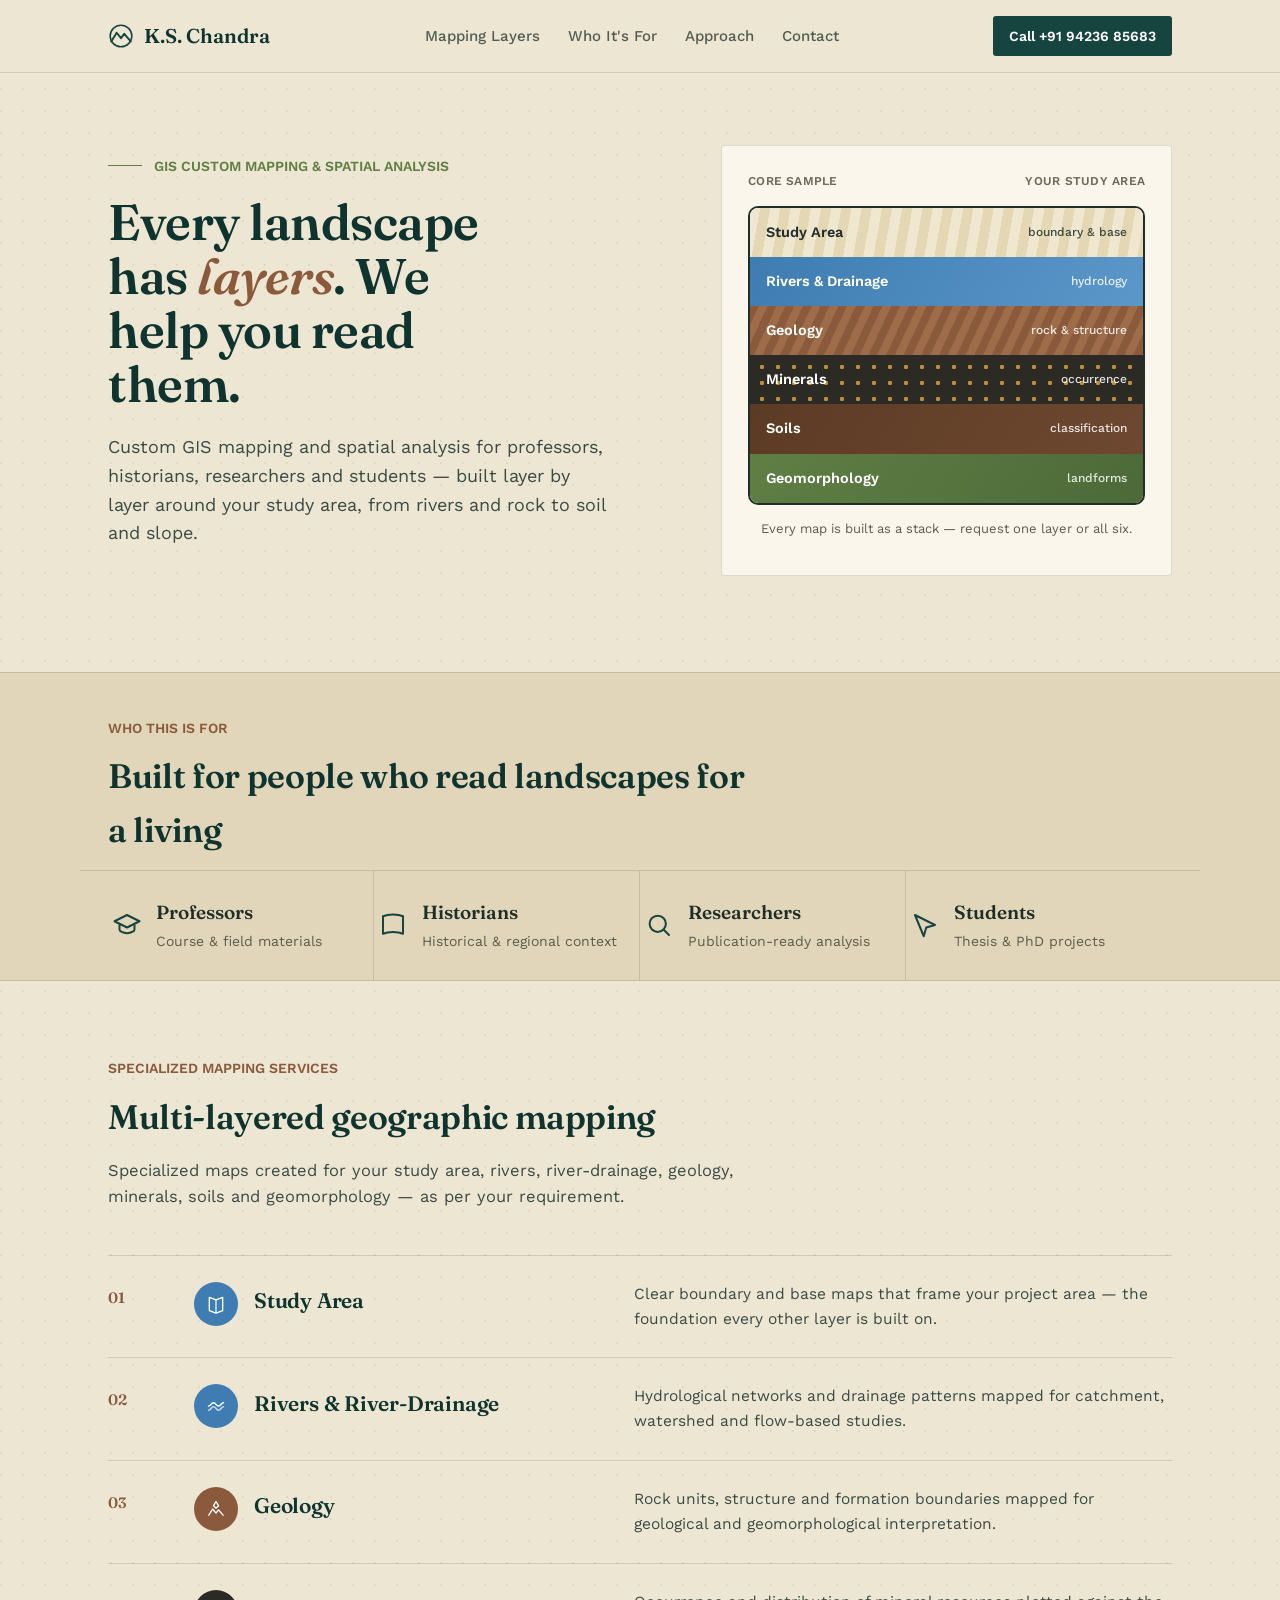
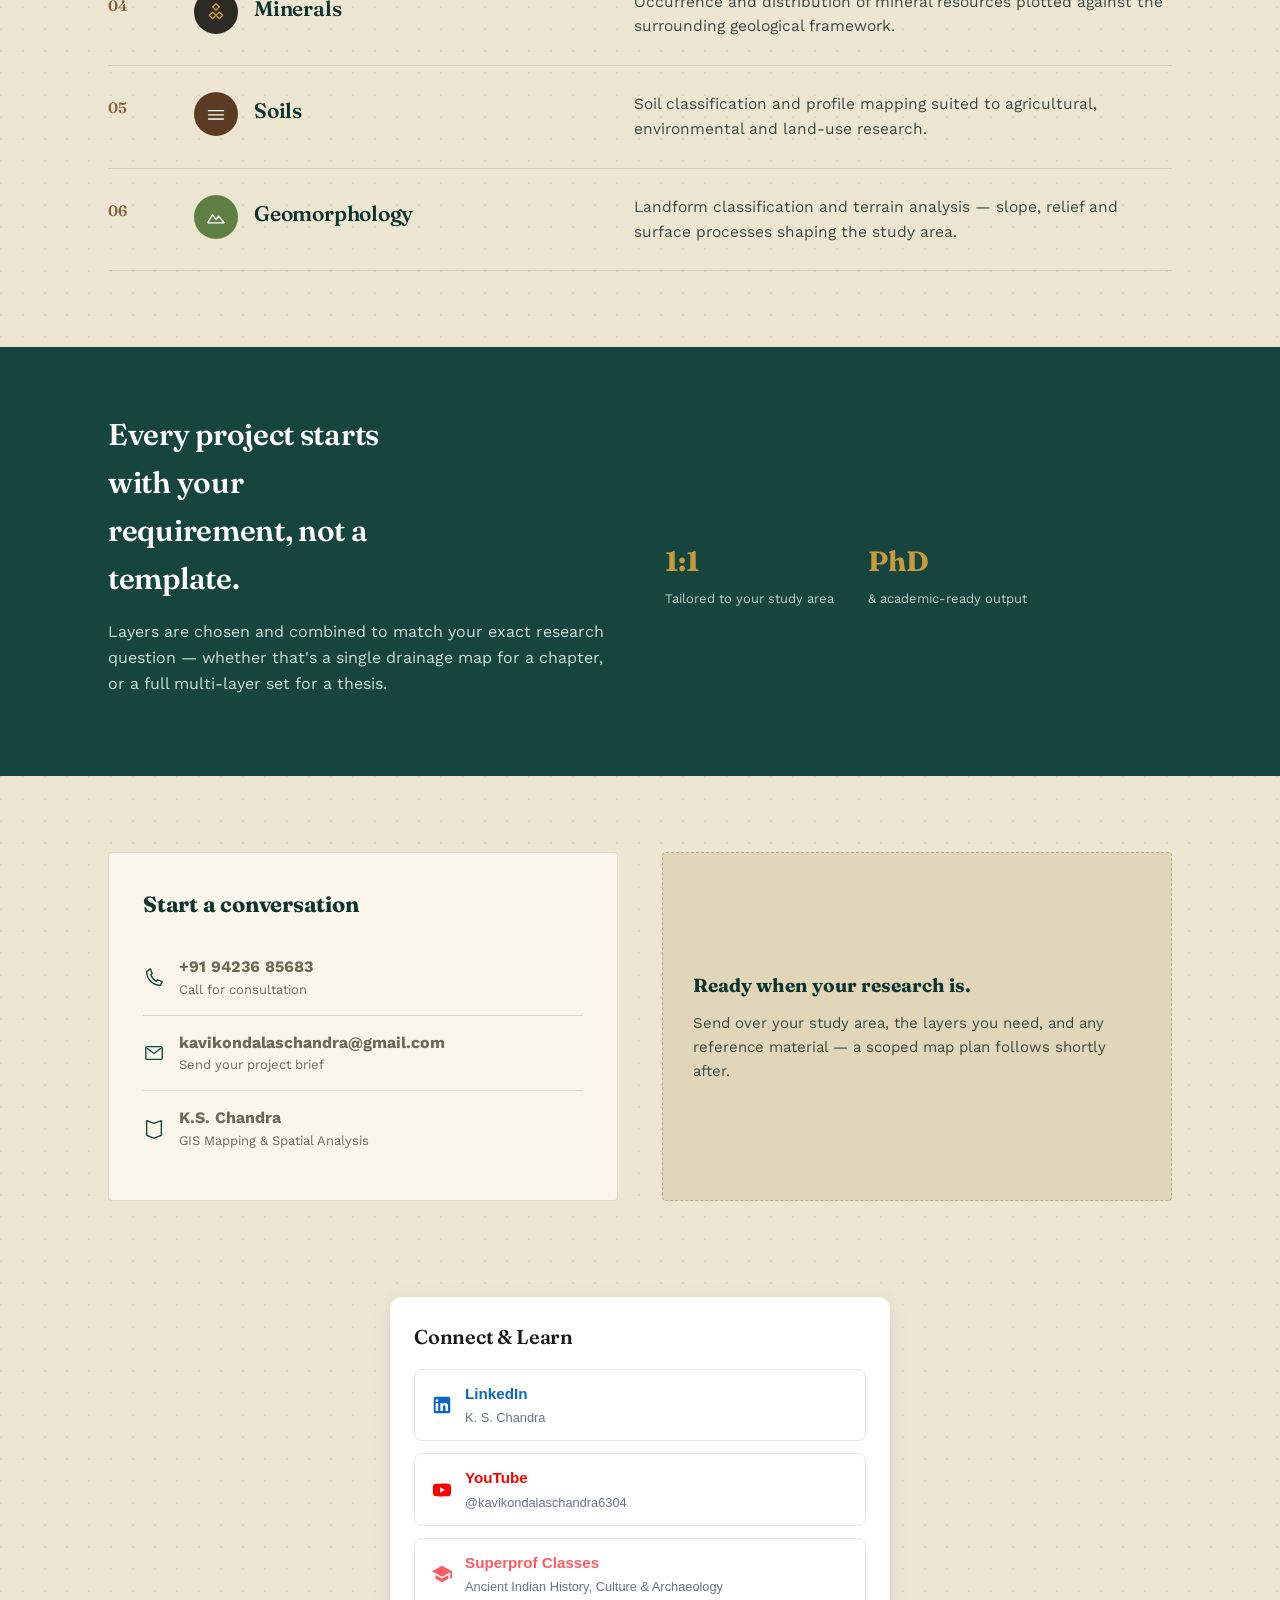
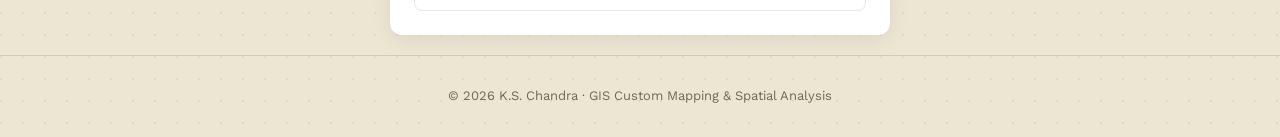
==== index.html @ 42f70f9b "Add files via upload" ====
<!DOCTYPE html>
<html lang="en">
<head>
<meta charset="UTF-8">
<meta name="viewport" content="width=device-width, initial-scale=1.0">
<title>K.S. Chandra — GIS Custom Mapping &amp; Spatial Analysis</title>
<link rel="preconnect" href="https://fonts.googleapis.com">
<link href="https://fonts.googleapis.com/css2?family=Fraunces:opsz,wght@9..144,400;9..144,500;9..144,600;9..144,700&family=Work+Sans:wght@400;500;600;700&display=swap" rel="stylesheet">
<style>
  :root{
    --paper:#EDE6D3;
    --paper-dark:#E1D6B9;
    --cream-card:#FAF6EC;
    --ink:#1F2E29;
    --teal:#16443F;
    --teal-deep:#0F332F;
    --river:#3E7CB1;
    --soil:#8B5A3C;
    --moss:#5F7F45;
    --gold:#C99A3B;
    --line: rgba(31,46,41,0.14);
    --maxw: 1120px;
  }
  *{box-sizing:border-box;}
  html{scroll-behavior:smooth;}
  body{
    margin:0;
    background:var(--paper);
    color:var(--ink);
    font-family:'Work Sans', sans-serif;
    font-size:17px;
    line-height:1.6;
    background-image:
      radial-gradient(circle at 1px 1px, rgba(31,46,41,0.07) 1px, transparent 0);
    background-size: 22px 22px;
  }
  h1,h2,h3{
    font-family:'Fraunces', serif;
    color:var(--teal-deep);
    margin:0;
    letter-spacing:-0.01em;
  }
  a{color:inherit;}
  .wrap{max-width:var(--maxw); margin:0 auto; padding:0 28px;}

  /* ---------- NAV ---------- */
  header.site{
    position:sticky; top:0; z-index:50;
    background:rgba(237,230,211,0.92);
    backdrop-filter: blur(6px);
    border-bottom:1px solid var(--line);
  }
  nav.wrap{
    display:flex; align-items:center; justify-content:space-between;
    padding-top:16px; padding-bottom:16px;
  }
  .brand{
    font-family:'Fraunces', serif;
    font-weight:600;
    font-size:20px;
    color:var(--teal-deep);
    display:flex; align-items:center; gap:10px;
  }
  .brand svg{flex-shrink:0;}
  .navlinks{display:flex; gap:28px; font-size:15px; font-weight:500;}
  .navlinks a{text-decoration:none; color:var(--ink); opacity:0.75; transition:opacity .15s;}
  .navlinks a:hover{opacity:1;}
  .navcall{
    display:inline-flex; align-items:center; gap:8px;
    background:var(--teal); color:#fff;
    padding:9px 16px; border-radius:3px;
    font-size:14px; font-weight:600; text-decoration:none;
    white-space:nowrap;
  }
  .menu-toggle{display:none; background:none; border:none; cursor:pointer;}

  /* ---------- HERO ---------- */
  .hero{padding:72px 0 96px;}
  .hero .wrap{display:grid; grid-template-columns: 1.05fr 0.85fr; gap:56px; align-items:center;}
  .eyebrow-line{
    display:flex; align-items:center; gap:12px;
    color:var(--moss); font-weight:600; font-size:14px; margin-bottom:18px;
  }
  .eyebrow-line .rule{flex:0 0 34px; height:1px; background:var(--moss);}
  .hero h1{
    font-size:50px; line-height:1.08; font-weight:600;
    max-width:11.5ch;
  }
  .hero h1 em{font-style:italic; color:var(--soil);}
  .hero p.lede{
    margin-top:22px; font-size:18px; max-width:46ch; color:#3A4A44;
  }
  .hero .ctas{display:flex; gap:14px; margin-top:34px; flex-wrap:wrap;}
  .btn{
    display:inline-flex; align-items:center; gap:10px;
    padding:13px 22px; border-radius:3px;
    font-weight:600; font-size:15px; text-decoration:none;
    border:1px solid transparent;
  }
  .btn-primary{background:var(--teal); color:#fff;}
  .btn-primary:hover{background:var(--teal-deep);}
  .btn-outline{border-color:var(--ink); color:var(--ink);}
  .btn-outline:hover{background:var(--ink); color:var(--paper);}

  /* core sample graphic */
  .core{
    position:relative;
    background:var(--cream-card);
    border:1px solid var(--line);
    border-radius:4px;
    padding:26px 26px 22px;
  }
  .core-title{
    font-size:12px; letter-spacing:0.02em; color:#6b6b58;
    display:flex; justify-content:space-between; margin-bottom:14px;
    font-family:'Work Sans', sans-serif; font-weight:600;
  }
  .core-cylinder{
    display:flex; flex-direction:column;
    border:2px solid var(--ink);
    border-radius:10px; overflow:hidden;
  }
  .band{
    display:flex; align-items:center; justify-content:space-between;
    padding:13px 16px; font-size:14.5px; font-weight:600; color:#fff;
    position:relative;
  }
  .band span.label{position:relative; z-index:2;}
  .band small{
    font-weight:500; font-size:12px; opacity:0.85; z-index:2;
  }
  .b1{background:repeating-linear-gradient(100deg, #EFE7D0, #EFE7D0 10px, #E4D8B4 10px, #E4D8B4 20px); color:var(--ink);}
  .b2{background:linear-gradient(120deg, #3E7CB1, #5C97C9);}
  .b3{background:repeating-linear-gradient(115deg, #8B5A3C, #8B5A3C 8px, #9F6C4A 8px, #9F6C4A 16px);}
  .b4{background:#2C2A24; }
  .b4::after{
    content:""; position:absolute; inset:0;
    background-image: radial-gradient(circle, var(--gold) 2px, transparent 2.4px);
    background-size: 16px 16px; background-position: 4px 4px;
    opacity:0.9;
  }
  .b5{background:linear-gradient(120deg, #5C3B24, #6E4830);}
  .b6{background:linear-gradient(120deg, #5F7F45, #4C6A38);}
  .core-caption{
    margin-top:14px; font-size:13px; color:#5c5c4d; text-align:center;
  }

  /* ---------- SECTION LABEL ---------- */
  .section{padding:76px 0;}
  .section-head{max-width:640px; margin-bottom:44px;}
  .section-head .kicker{
    color:var(--soil); font-weight:600; font-size:14px; margin-bottom:10px;
  }
  .section-head h2{font-size:34px; font-weight:600;}
  .section-head p{margin-top:14px; color:#3A4A44; font-size:16.5px;}

  /* ---------- AUDIENCE ---------- */
  .audience{background:var(--paper-dark); border-top:1px solid var(--line); border-bottom:1px solid var(--line);}
  .aud-row{
    display:flex; flex-wrap:wrap;
    border-top:1px solid var(--line);
  }
  .aud-item{
    flex:1 1 220px;
    padding:26px 4px;
    border-right:1px solid var(--line);
    display:flex; align-items:center; gap:14px;
  }
  .aud-item:last-child{border-right:none;}
  .aud-item svg{flex-shrink:0; color:var(--teal);}
  .aud-item strong{
    font-family:'Fraunces', serif; font-size:19px; font-weight:600; display:block;
  }
  .aud-item span{font-size:14px; color:#5c5c4d;}

  /* ---------- SERVICES (layers) ---------- */
  .layers{display:flex; flex-direction:column;}
  .layer{
    display:grid; grid-template-columns: 60px 1fr 1.3fr;
    gap:26px; align-items:start;
    padding:26px 0; border-top:1px solid var(--line);
  }
  .layer:last-child{border-bottom:1px solid var(--line);}
  .layer-num{
    font-family:'Fraunces', serif; font-size:15px; font-weight:600; color:var(--soil);
    padding-top:4px;
  }
  .layer-swatch{
    width:44px; height:44px; border-radius:50%;
    display:flex; align-items:center; justify-content:center;
    color:#fff; flex-shrink:0;
  }
  .layer h3{font-size:21px; font-weight:600; margin-bottom:6px;}
  .layer-name{display:flex; align-items:center; gap:16px;}
  .layer p{margin:0; color:#3A4A44; font-size:15.5px;}

  .sw-study{background:var(--river);}
  .sw-river{background:var(--river);}
  .sw-geo{background:var(--soil);}
  .sw-min{background:#2C2A24;}
  .sw-soil{background:#5C3B24;}
  .sw-geomorph{background:var(--moss);}

  /* ---------- ABOUT / STRIP ---------- */
  .strip{
    background:var(--teal); color:#EFE9DA;
    padding:64px 0;
  }
  .strip .wrap{display:grid; grid-template-columns: 1fr 1fr; gap:50px; align-items:center;}
  .strip h2{color:#fff; font-size:30px; font-weight:600; max-width:14ch;}
  .strip p{color:#CFE0DB; font-size:16px; margin-top:16px;}
  .strip-stats{display:flex; gap:34px; margin-top:26px; flex-wrap:wrap;}
  .stat b{font-family:'Fraunces', serif; font-size:28px; display:block; color:var(--gold);}
  .stat span{font-size:13px; color:#B9CFC8;}

  /* ---------- CONTACT ---------- */
  .contact .wrap{display:grid; grid-template-columns: 1fr 1fr; gap:44px;}
  .legend-card{
    background:var(--cream-card); border:1px solid var(--line); border-radius:4px;
    padding:34px;
  }
  .legend-card h3{font-size:22px; margin-bottom:18px;}
  .contact-row{
    display:flex; align-items:center; gap:14px;
    padding:14px 0; border-top:1px solid var(--line);
    text-decoration:none; color:var(--ink);
  }
  .contact-row:first-of-type{border-top:none;}
  .contact-row svg{color:var(--teal); flex-shrink:0;}
  .contact-row strong{display:block; font-size:16px;}
  .contact-row span{font-size:13px; color:#6b6b58;}
  .map-note{
    background:var(--paper-dark); border:1px dashed #b7ac8c;
    border-radius:4px; padding:30px; font-size:15px; color:#3A4A44;
    display:flex; flex-direction:column; justify-content:center;
  }
  .map-note strong{font-family:'Fraunces', serif; font-size:19px; display:block; margin-bottom:10px; color:var(--teal-deep);}

  footer{
    padding:30px 0; text-align:center; font-size:13px; color:#6b6b58;
    border-top:1px solid var(--line);
  }

  @media (max-width:860px){
    .hero .wrap{grid-template-columns:1fr;}
    .hero{padding-top:44px;}
    .hero h1{font-size:38px;}
    .navlinks{display:none;}
    .strip .wrap{grid-template-columns:1fr;}
    .contact .wrap{grid-template-columns:1fr;}
    .layer{grid-template-columns: 44px 1fr; }
    .layer-name{grid-column:1 / -1;}
    .aud-row{flex-direction:column;}
    .aud-item{border-right:none; border-bottom:1px solid var(--line);}
  }
</style>
</head>
<body>

<header class="site">
  <nav class="wrap">
    <div class="brand">
      <svg width="26" height="26" viewBox="0 0 24 24" fill="none"><path d="M3 17l5-8 4 5 3-4 6 7" stroke="#16443F" stroke-width="1.8" stroke-linecap="round" stroke-linejoin="round"/><circle cx="12" cy="12" r="10" stroke="#16443F" stroke-width="1.4"/></svg>
      K.S. Chandra
    </div>
    <div class="navlinks">
      <a href="#services">Mapping Layers</a>
      <a href="#audience">Who It's For</a>
      <a href="#about">Approach</a>
      <a href="#contact">Contact</a>
    </div>
    <a class="navcall" href="tel:+919423685683">Call +91 94236 85683</a>
  </nav>
</header>

<section class="hero">
  <div class="wrap">
    <div>
      <div class="eyebrow-line"><span class="rule"></span>GIS CUSTOM MAPPING &amp; SPATIAL ANALYSIS</div>
      <h1>Every landscape has <em>layers</em>. We help you read them.</h1>
      <p class="lede">Custom GIS mapping and spatial analysis for professors, historians, researchers and students — built layer by layer around your study area, from rivers and rock to soil and slope.</p>
    </div>

    <div class="core">
      <div class="core-title"><span>CORE SAMPLE</span><span>YOUR STUDY AREA</span></div>
      <div class="core-cylinder">
        <div class="band b1"><span class="label">Study Area</span><small>boundary &amp; base</small></div>
        <div class="band b2"><span class="label">Rivers &amp; Drainage</span><small>hydrology</small></div>
        <div class="band b3"><span class="label">Geology</span><small>rock &amp; structure</small></div>
        <div class="band b4"><span class="label">Minerals</span><small>occurrence</small></div>
        <div class="band b5"><span class="label">Soils</span><small>classification</small></div>
        <div class="band b6"><span class="label">Geomorphology</span><small>landforms</small></div>
      </div>
      <p class="core-caption">Every map is built as a stack — request one layer or all six.</p>
    </div>
  </div>
</section>

<section class="audience" id="audience">
  <div class="wrap" style="padding-top:44px; padding-bottom:12px;">
    <div class="section-head" style="margin-bottom:0;">
      <div class="kicker">WHO THIS IS FOR</div>
      <h2>Built for people who read landscapes for a living</h2>
    </div>
  </div>
  <div class="wrap aud-row">
    <div class="aud-item">
      <svg width="30" height="30" viewBox="0 0 24 24" fill="none"><path d="M2 9l10-5 10 5-10 5-10-5z" stroke="currentColor" stroke-width="1.6" stroke-linejoin="round"/><path d="M6 11.5v4c0 1.5 2.7 3 6 3s6-1.5 6-3v-4" stroke="currentColor" stroke-width="1.6"/></svg>
      <div><strong>Professors</strong><span>Course &amp; field materials</span></div>
    </div>
    <div class="aud-item">
      <svg width="30" height="30" viewBox="0 0 24 24" fill="none"><path d="M4 5c4-2 12-2 16 0v14c-4-2-12-2-16 0V5z" stroke="currentColor" stroke-width="1.6" stroke-linejoin="round"/></svg>
      <div><strong>Historians</strong><span>Historical &amp; regional context</span></div>
    </div>
    <div class="aud-item">
      <svg width="30" height="30" viewBox="0 0 24 24" fill="none"><circle cx="11" cy="11" r="6.5" stroke="currentColor" stroke-width="1.6"/><path d="M20 20l-4.4-4.4" stroke="currentColor" stroke-width="1.6" stroke-linecap="round"/></svg>
      <div><strong>Researchers</strong><span>Publication-ready analysis</span></div>
    </div>
    <div class="aud-item">
      <svg width="30" height="30" viewBox="0 0 24 24" fill="none"><path d="M4 4l16 8-7 2-2 7-7-17z" stroke="currentColor" stroke-width="1.6" stroke-linejoin="round"/></svg>
      <div><strong>Students</strong><span>Thesis &amp; PhD projects</span></div>
    </div>
  </div>
</section>

<section class="section" id="services">
  <div class="wrap">
    <div class="section-head">
      <div class="kicker">SPECIALIZED MAPPING SERVICES</div>
      <h2>Multi-layered geographic mapping</h2>
      <p>Specialized maps created for your study area, rivers, river-drainage, geology, minerals, soils and geomorphology — as per your requirement.</p>
    </div>

    <div class="layers">
      <div class="layer">
        <div class="layer-num">01</div>
        <div class="layer-name">
          <div class="layer-swatch sw-study"><svg width="20" height="20" viewBox="0 0 24 24" fill="none"><path d="M4 4l8 3 8-3v16l-8 3-8-3V4z" stroke="#fff" stroke-width="1.6" stroke-linejoin="round"/><path d="M12 7v16" stroke="#fff" stroke-width="1.4"/></svg></div>
          <h3>Study Area</h3>
        </div>
        <p>Clear boundary and base maps that frame your project area — the foundation every other layer is built on.</p>
      </div>

      <div class="layer">
        <div class="layer-num">02</div>
        <div class="layer-name">
          <div class="layer-swatch sw-river"><svg width="20" height="20" viewBox="0 0 24 24" fill="none"><path d="M3 12c3 0 3-4 6-4s3 4 6 4 3-4 6-4" stroke="#fff" stroke-width="1.8" stroke-linecap="round"/><path d="M3 17c3 0 3-4 6-4s3 4 6 4 3-4 6-4" stroke="#fff" stroke-width="1.8" stroke-linecap="round" opacity="0.7"/></svg></div>
          <h3>Rivers &amp; River-Drainage</h3>
        </div>
        <p>Hydrological networks and drainage patterns mapped for catchment, watershed and flow-based studies.</p>
      </div>

      <div class="layer">
        <div class="layer-num">03</div>
        <div class="layer-name">
          <div class="layer-swatch sw-geo"><svg width="20" height="20" viewBox="0 0 24 24" fill="none"><path d="M12 3l3 5-3 3-3-3 3-5z" stroke="#fff" stroke-width="1.6" stroke-linejoin="round"/><path d="M3 20l5-8 4 5 3-4 6 7" stroke="#fff" stroke-width="1.6" stroke-linejoin="round"/></svg></div>
          <h3>Geology</h3>
        </div>
        <p>Rock units, structure and formation boundaries mapped for geological and geomorphological interpretation.</p>
      </div>

      <div class="layer">
        <div class="layer-num">04</div>
        <div class="layer-name">
          <div class="layer-swatch sw-min"><svg width="20" height="20" viewBox="0 0 24 24" fill="none"><path d="M12 2l4 4-4 4-4-4 4-4z" stroke="#C99A3B" stroke-width="1.6" stroke-linejoin="round"/><path d="M4 12l4 4-4 4-4-4 4-4z" stroke="#C99A3B" stroke-width="1.6" stroke-linejoin="round" transform="translate(4 0)"/><path d="M16 12l4 4-4 4-4-4 4-4z" stroke="#C99A3B" stroke-width="1.6" stroke-linejoin="round"/></svg></div>
          <h3>Minerals</h3>
        </div>
        <p>Occurrence and distribution of mineral resources plotted against the surrounding geological framework.</p>
      </div>

      <div class="layer">
        <div class="layer-num">05</div>
        <div class="layer-name">
          <div class="layer-swatch sw-soil"><svg width="20" height="20" viewBox="0 0 24 24" fill="none"><path d="M3 8h18M3 13h18M3 18h18" stroke="#fff" stroke-width="1.6" stroke-linecap="round"/></svg></div>
          <h3>Soils</h3>
        </div>
        <p>Soil classification and profile mapping suited to agricultural, environmental and land-use research.</p>
      </div>

      <div class="layer">
        <div class="layer-num">06</div>
        <div class="layer-name">
          <div class="layer-swatch sw-geomorph"><svg width="20" height="20" viewBox="0 0 24 24" fill="none"><path d="M2 19l6-10 4 6 3-4 7 8H2z" stroke="#fff" stroke-width="1.6" stroke-linejoin="round"/></svg></div>
          <h3>Geomorphology</h3>
        </div>
        <p>Landform classification and terrain analysis — slope, relief and surface processes shaping the study area.</p>
      </div>
    </div>
  </div>
</section>

<section class="strip" id="about">
  <div class="wrap">
    <div>
      <h2>Every project starts with your requirement, not a template.</h2>
      <p>Layers are chosen and combined to match your exact research question — whether that's a single drainage map for a chapter, or a full multi-layer set for a thesis.</p>
    </div>
    <div>
      <div class="strip-stats">
        <div class="stat"><b>1:1</b><span>Tailored to your study area</span></div>
        <div class="stat"><b>PhD</b><span>&amp; academic-ready output</span></div>
      </div>
    </div>
  </div>
</section>

<section class="section contact" id="contact">
  <div class="wrap">
    <div class="legend-card">
      <h3>Start a conversation</h3>
      <a class="contact-row" href="tel:+919423685683">
        <svg width="22" height="22" viewBox="0 0 24 24" fill="none"><path d="M4 5c0 8.3 6.7 15 15 15l2-4-5-2-1.5 1.5A12 12 0 018.5 8.5L10 7 8 2 4 5z" stroke="currentColor" stroke-width="1.5" stroke-linejoin="round"/></svg>
        <span><strong>+91 94236 85683</strong><span>Call for consultation</span></span>
      </a>
      <a class="contact-row" href="mailto:kavikondalaschandra@gmail.com">
        <svg width="22" height="22" viewBox="0 0 24 24" fill="none"><rect x="3" y="5" width="18" height="14" rx="1.5" stroke="currentColor" stroke-width="1.5"/><path d="M4 6.5l8 6 8-6" stroke="currentColor" stroke-width="1.5"/></svg>
        <span><strong>kavikondalaschandra@gmail.com</strong><span>Send your project brief</span></span>
      </a>
      <a class="contact-row" href="#services">
        <svg width="22" height="22" viewBox="0 0 24 24" fill="none"><path d="M4 4l8 3 8-3v16l-8 3-8-3V4z" stroke="currentColor" stroke-width="1.5" stroke-linejoin="round"/></svg>
        <span><strong>K.S. Chandra</strong><span>GIS Mapping &amp; Spatial Analysis</span></span>
      </a>
    </div>
    <div class="map-note">
      <strong>Ready when your research is.</strong>
      Send over your study area, the layers you need, and any reference material — a scoped map plan follows shortly after.
    </div>
  </div>
</section>
<!-- Social & Profile Links Component -->
<div class="profile-links-container">
  <h3 class="profile-links-title">Connect & Learn</h3>
  <div class="links-grid">
    
    <!-- LinkedIn -->
    <a href="https://www.linkedin.com/in/k-s-chandra-17913060" target="_blank" rel="noopener noreferrer" class="link-card linkedin">
      <svg class="icon" viewBox="0 0 24 24" width="22" height="22" fill="currentColor">
        <path d="M19 3a2 2 0 0 1 2 2v14a2 2 0 0 1-2 2H5a2 2 0 0 1-2-2V5a2 2 0 0 1 2-2h14m-.5 15.5v-5.3a3.26 3.26 0 0 0-3.26-3.26c-.85 0-1.84.52-2.28 1.3v-1.11h-2.79v8.37h2.79v-4.93c0-.77.62-1.4 1.39-1.4a1.4 1.4 0 0 1 1.4 1.4v4.93h2.75M6.46 8.76a1.45 1.45 0 1 0 0-2.9 1.45 1.45 0 0 0 0 2.9m1.39 9.74v-8.37H5.07v8.37h2.78Z"/>
      </svg>
      <div class="link-info">
        <span class="link-label">LinkedIn</span>
        <span class="link-sub">K. S. Chandra</span>
      </div>
    </a>

    <!-- YouTube -->
    <a href="https://www.youtube.com/@kavikondalaschandra6304" target="_blank" rel="noopener noreferrer" class="link-card youtube">
      <svg class="icon" viewBox="0 0 24 24" width="22" height="22" fill="currentColor">
        <path d="M10 15l5.19-3L10 9v6m11.56-7.83c.13.47.22 1.1.28 1.9.07.8.1 1.49.1 2.09L22 12c0 2.19-.16 3.8-.44 4.83-.25.9-.83 1.48-1.73 1.73-.47.13-1.33.22-2.65.28-1.3.07-2.49.1-3.59.1L12 19c-4.19 0-6.8-.16-7.83-.44-.9-.25-1.48-.83-1.73-1.73-.13-.47-.22-1.1-.28-1.9-.07-.8-.1-1.49-.1-2.09L2 12c0-2.19.16-3.8.44-4.83.25-.9.83-1.48 1.73-1.73.47-.13 1.33-.22 2.65-.28 1.3-.07 2.49-.1 3.59-.1L12 5c4.19 0 6.8.16 7.83.44.9.25 1.48.83 1.73 1.73Z"/>
      </svg>
      <div class="link-info">
        <span class="link-label">YouTube</span>
        <span class="link-sub">@kavikondalaschandra6304</span>
      </div>
    </a>

    <!-- Superprof -->
    <a href="https://www.superprof.co.in/ancient-indian-history-culture-archaeology-for-students-and-net-pursuing-candidates.html" target="_blank" rel="noopener noreferrer" class="link-card superprof">
      <svg class="icon" viewBox="0 0 24 24" width="22" height="22" fill="currentColor">
        <path d="M12 3 1 9l11 6 9-4.91V17h2V9M5 13.18v4L12 21l7-3.82v-4L12 17l-7-3.82Z"/>
      </svg>
      <div class="link-info">
        <span class="link-label">Superprof Classes</span>
        <span class="link-sub">Ancient Indian History, Culture & Archaeology</span>
      </div>
    </a>

  </div>
</div>

<style>
  .profile-links-container {
    max-width: 500px;
    margin: 20px auto;
    padding: 24px;
    background: #ffffff;
    border-radius: 12px;
    box-shadow: 0 4px 20px rgba(0, 0, 0, 0.08);
    font-family: -apple-system, BlinkMacSystemFont, "Segoe UI", Roboto, Helvetica, Arial, sans-serif;
  }

  .profile-links-title {
    margin: 0 0 16px 0;
    font-size: 1.25rem;
    font-weight: 600;
    color: #1a1a1a;
  }

  .links-grid {
    display: flex;
    flex-direction: column;
    gap: 12px;
  }

  .link-card {
    display: flex;
    align-items: center;
    padding: 12px 16px;
    border-radius: 8px;
    text-decoration: none;
    border: 1px solid #e5e7eb;
    transition: all 0.2s ease-in-out;
  }

  .link-card:hover {
    transform: translateY(-2px);
    box-shadow: 0 4px 12px rgba(0, 0, 0, 0.05);
  }

  .link-info {
    display: flex;
    flex-direction: column;
    margin-left: 12px;
  }

  .link-label {
    font-size: 0.95rem;
    font-weight: 600;
  }

  .link-sub {
    font-size: 0.8rem;
    color: #6b7280;
    margin-top: 2px;
  }

  /* Brand Colors */
  .linkedin { color: #0a66c2; }
  .linkedin:hover { background-color: #f0f7fd; border-color: #0a66c2; }

  .youtube { color: #ff0000; }
  .youtube:hover { background-color: #fef2f2; border-color: #ff0000; }

  .superprof { color: #ff5a5f; }
  .superprof:hover { background-color: #fff5f5; border-color: #ff5a5f; }
</style>
<footer>
  © 2026 K.S. Chandra · GIS Custom Mapping &amp; Spatial Analysis
</footer>

</body>
</html>
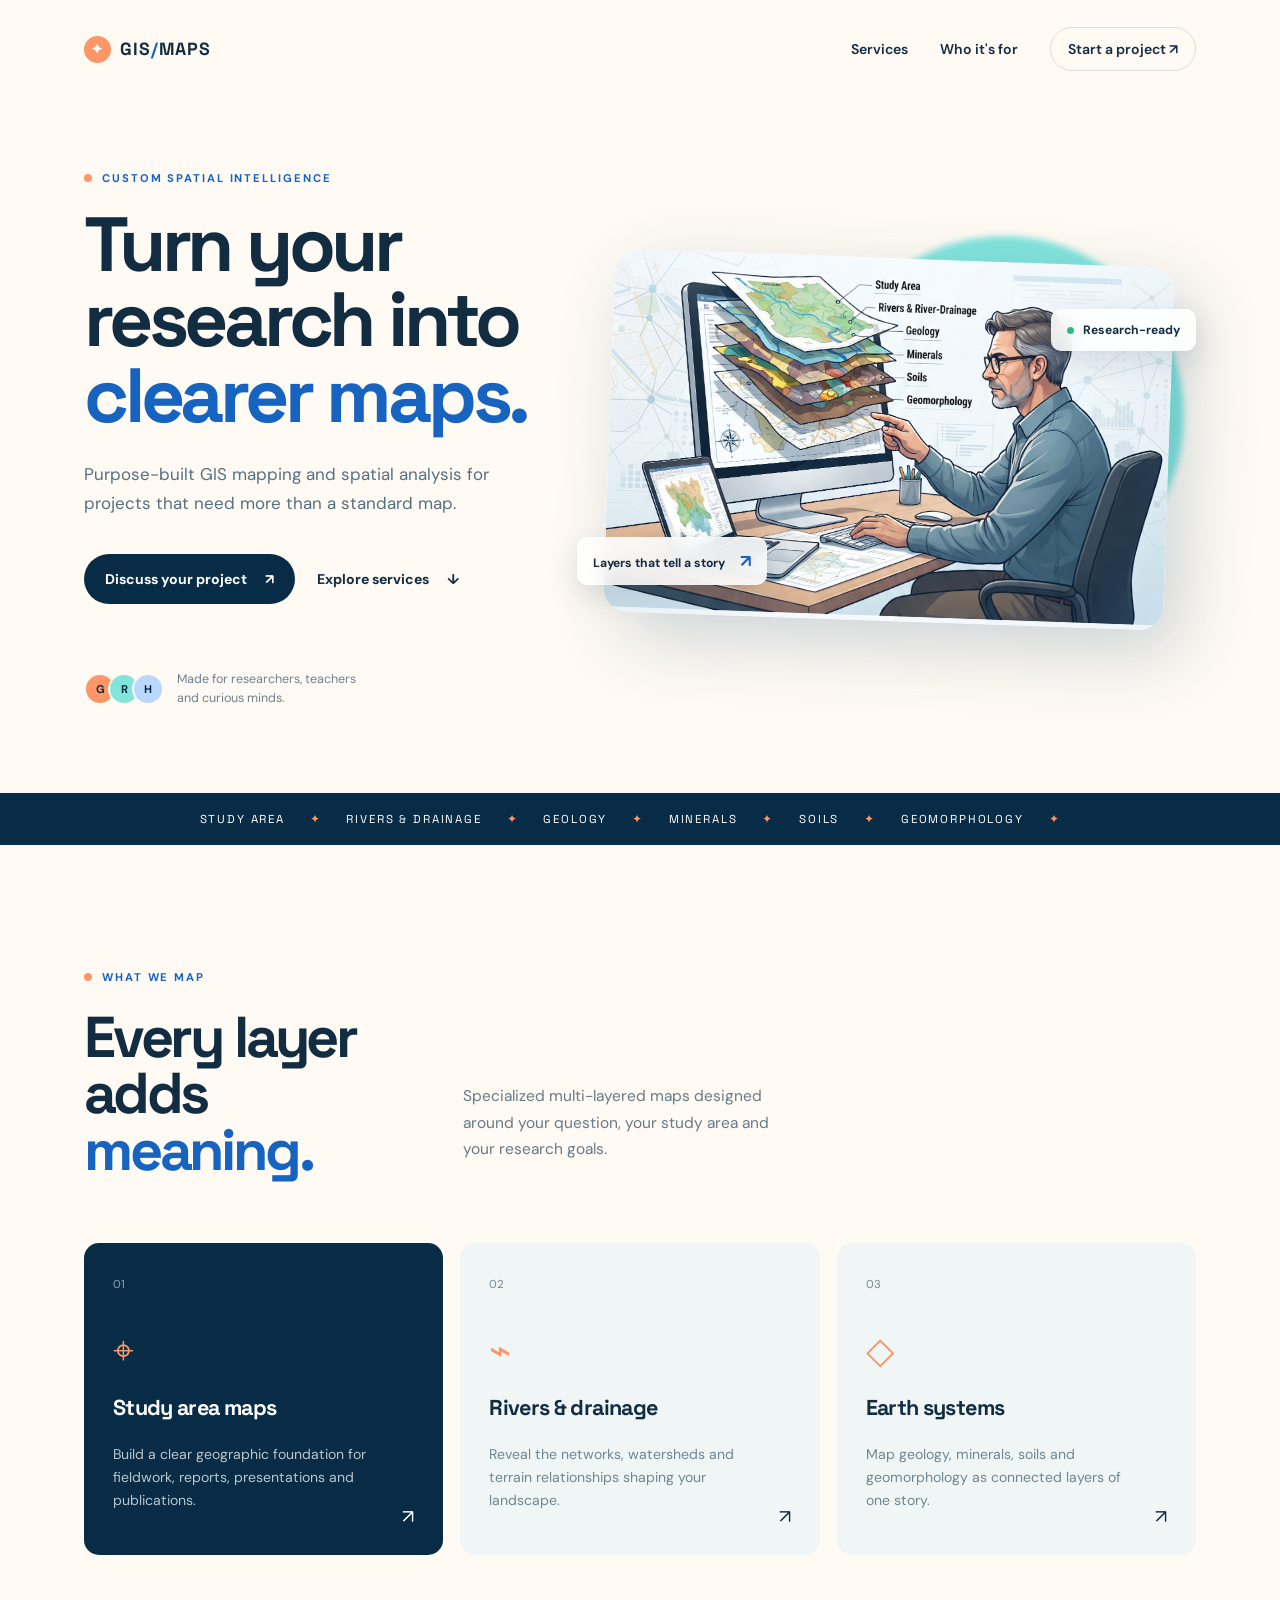
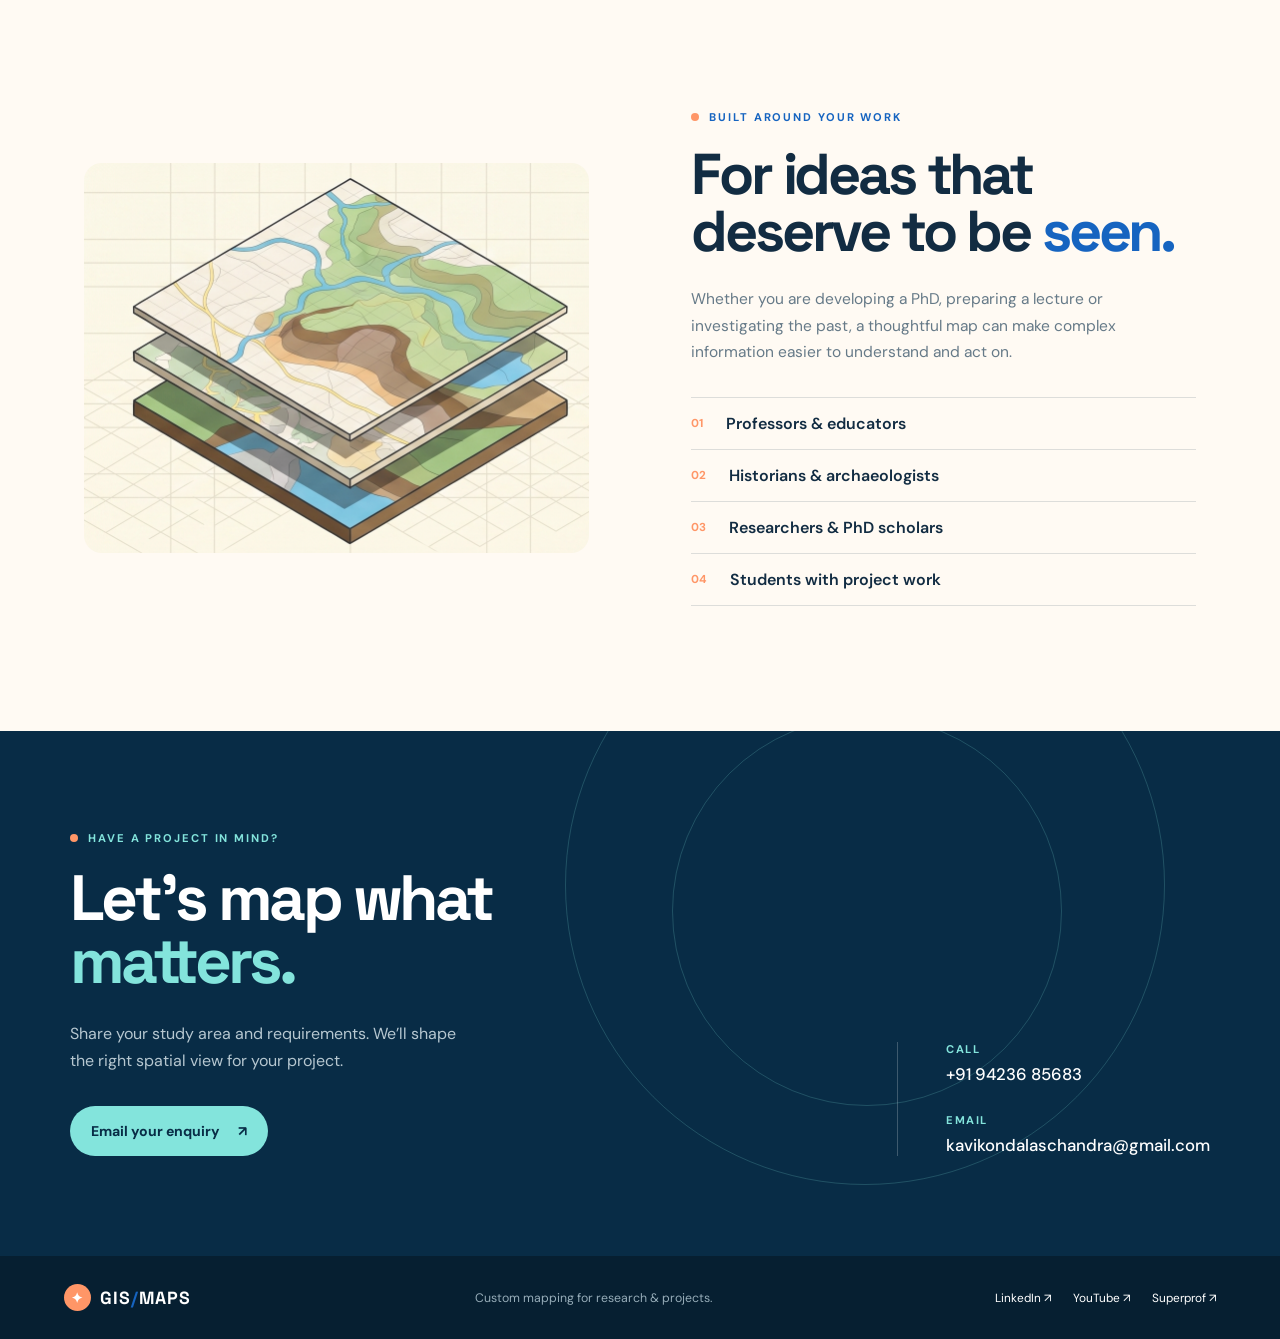
==== commit a68f48e1: "Add files via upload" ====
--- a/index.html
+++ b/index.html
@@ -1,542 +1,127 @@
-<!DOCTYPE html>
-<html lang="en">
-<head>
-<meta charset="UTF-8">
-<meta name="viewport" content="width=device-width, initial-scale=1.0">
-<title>K.S. Chandra — GIS Custom Mapping &amp; Spatial Analysis</title>
-<link rel="preconnect" href="https://fonts.googleapis.com">
-<link href="https://fonts.googleapis.com/css2?family=Fraunces:opsz,wght@9..144,400;9..144,500;9..144,600;9..144,700&family=Work+Sans:wght@400;500;600;700&display=swap" rel="stylesheet">
-<style>
-  :root{
-    --paper:#EDE6D3;
-    --paper-dark:#E1D6B9;
-    --cream-card:#FAF6EC;
-    --ink:#1F2E29;
-    --teal:#16443F;
-    --teal-deep:#0F332F;
-    --river:#3E7CB1;
-    --soil:#8B5A3C;
-    --moss:#5F7F45;
-    --gold:#C99A3B;
-    --line: rgba(31,46,41,0.14);
-    --maxw: 1120px;
-  }
-  *{box-sizing:border-box;}
-  html{scroll-behavior:smooth;}
-  body{
-    margin:0;
-    background:var(--paper);
-    color:var(--ink);
-    font-family:'Work Sans', sans-serif;
-    font-size:17px;
-    line-height:1.6;
-    background-image:
-      radial-gradient(circle at 1px 1px, rgba(31,46,41,0.07) 1px, transparent 0);
-    background-size: 22px 22px;
-  }
-  h1,h2,h3{
-    font-family:'Fraunces', serif;
-    color:var(--teal-deep);
-    margin:0;
-    letter-spacing:-0.01em;
-  }
-  a{color:inherit;}
-  .wrap{max-width:var(--maxw); margin:0 auto; padding:0 28px;}
-
-  /* ---------- NAV ---------- */
-  header.site{
-    position:sticky; top:0; z-index:50;
-    background:rgba(237,230,211,0.92);
-    backdrop-filter: blur(6px);
-    border-bottom:1px solid var(--line);
-  }
-  nav.wrap{
-    display:flex; align-items:center; justify-content:space-between;
-    padding-top:16px; padding-bottom:16px;
-  }
-  .brand{
-    font-family:'Fraunces', serif;
-    font-weight:600;
-    font-size:20px;
-    color:var(--teal-deep);
-    display:flex; align-items:center; gap:10px;
-  }
-  .brand svg{flex-shrink:0;}
-  .navlinks{display:flex; gap:28px; font-size:15px; font-weight:500;}
-  .navlinks a{text-decoration:none; color:var(--ink); opacity:0.75; transition:opacity .15s;}
-  .navlinks a:hover{opacity:1;}
-  .navcall{
-    display:inline-flex; align-items:center; gap:8px;
-    background:var(--teal); color:#fff;
-    padding:9px 16px; border-radius:3px;
-    font-size:14px; font-weight:600; text-decoration:none;
-    white-space:nowrap;
-  }
-  .menu-toggle{display:none; background:none; border:none; cursor:pointer;}
-
-  /* ---------- HERO ---------- */
-  .hero{padding:72px 0 96px;}
-  .hero .wrap{display:grid; grid-template-columns: 1.05fr 0.85fr; gap:56px; align-items:center;}
-  .eyebrow-line{
-    display:flex; align-items:center; gap:12px;
-    color:var(--moss); font-weight:600; font-size:14px; margin-bottom:18px;
-  }
-  .eyebrow-line .rule{flex:0 0 34px; height:1px; background:var(--moss);}
-  .hero h1{
-    font-size:50px; line-height:1.08; font-weight:600;
-    max-width:11.5ch;
-  }
-  .hero h1 em{font-style:italic; color:var(--soil);}
-  .hero p.lede{
-    margin-top:22px; font-size:18px; max-width:46ch; color:#3A4A44;
-  }
-  .hero .ctas{display:flex; gap:14px; margin-top:34px; flex-wrap:wrap;}
-  .btn{
-    display:inline-flex; align-items:center; gap:10px;
-    padding:13px 22px; border-radius:3px;
-    font-weight:600; font-size:15px; text-decoration:none;
-    border:1px solid transparent;
-  }
-  .btn-primary{background:var(--teal); color:#fff;}
-  .btn-primary:hover{background:var(--teal-deep);}
-  .btn-outline{border-color:var(--ink); color:var(--ink);}
-  .btn-outline:hover{background:var(--ink); color:var(--paper);}
-
-  /* core sample graphic */
-  .core{
-    position:relative;
-    background:var(--cream-card);
-    border:1px solid var(--line);
-    border-radius:4px;
-    padding:26px 26px 22px;
-  }
-  .core-title{
-    font-size:12px; letter-spacing:0.02em; color:#6b6b58;
-    display:flex; justify-content:space-between; margin-bottom:14px;
-    font-family:'Work Sans', sans-serif; font-weight:600;
-  }
-  .core-cylinder{
-    display:flex; flex-direction:column;
-    border:2px solid var(--ink);
-    border-radius:10px; overflow:hidden;
-  }
-  .band{
-    display:flex; align-items:center; justify-content:space-between;
-    padding:13px 16px; font-size:14.5px; font-weight:600; color:#fff;
-    position:relative;
-  }
-  .band span.label{position:relative; z-index:2;}
-  .band small{
-    font-weight:500; font-size:12px; opacity:0.85; z-index:2;
-  }
-  .b1{background:repeating-linear-gradient(100deg, #EFE7D0, #EFE7D0 10px, #E4D8B4 10px, #E4D8B4 20px); color:var(--ink);}
-  .b2{background:linear-gradient(120deg, #3E7CB1, #5C97C9);}
-  .b3{background:repeating-linear-gradient(115deg, #8B5A3C, #8B5A3C 8px, #9F6C4A 8px, #9F6C4A 16px);}
-  .b4{background:#2C2A24; }
-  .b4::after{
-    content:""; position:absolute; inset:0;
-    background-image: radial-gradient(circle, var(--gold) 2px, transparent 2.4px);
-    background-size: 16px 16px; background-position: 4px 4px;
-    opacity:0.9;
-  }
-  .b5{background:linear-gradient(120deg, #5C3B24, #6E4830);}
-  .b6{background:linear-gradient(120deg, #5F7F45, #4C6A38);}
-  .core-caption{
-    margin-top:14px; font-size:13px; color:#5c5c4d; text-align:center;
-  }
-
-  /* ---------- SECTION LABEL ---------- */
-  .section{padding:76px 0;}
-  .section-head{max-width:640px; margin-bottom:44px;}
-  .section-head .kicker{
-    color:var(--soil); font-weight:600; font-size:14px; margin-bottom:10px;
-  }
-  .section-head h2{font-size:34px; font-weight:600;}
-  .section-head p{margin-top:14px; color:#3A4A44; font-size:16.5px;}
-
-  /* ---------- AUDIENCE ---------- */
-  .audience{background:var(--paper-dark); border-top:1px solid var(--line); border-bottom:1px solid var(--line);}
-  .aud-row{
-    display:flex; flex-wrap:wrap;
-    border-top:1px solid var(--line);
-  }
-  .aud-item{
-    flex:1 1 220px;
-    padding:26px 4px;
-    border-right:1px solid var(--line);
-    display:flex; align-items:center; gap:14px;
-  }
-  .aud-item:last-child{border-right:none;}
-  .aud-item svg{flex-shrink:0; color:var(--teal);}
-  .aud-item strong{
-    font-family:'Fraunces', serif; font-size:19px; font-weight:600; display:block;
-  }
-  .aud-item span{font-size:14px; color:#5c5c4d;}
-
-  /* ---------- SERVICES (layers) ---------- */
-  .layers{display:flex; flex-direction:column;}
-  .layer{
-    display:grid; grid-template-columns: 60px 1fr 1.3fr;
-    gap:26px; align-items:start;
-    padding:26px 0; border-top:1px solid var(--line);
-  }
-  .layer:last-child{border-bottom:1px solid var(--line);}
-  .layer-num{
-    font-family:'Fraunces', serif; font-size:15px; font-weight:600; color:var(--soil);
-    padding-top:4px;
-  }
-  .layer-swatch{
-    width:44px; height:44px; border-radius:50%;
-    display:flex; align-items:center; justify-content:center;
-    color:#fff; flex-shrink:0;
-  }
-  .layer h3{font-size:21px; font-weight:600; margin-bottom:6px;}
-  .layer-name{display:flex; align-items:center; gap:16px;}
-  .layer p{margin:0; color:#3A4A44; font-size:15.5px;}
-
-  .sw-study{background:var(--river);}
-  .sw-river{background:var(--river);}
-  .sw-geo{background:var(--soil);}
-  .sw-min{background:#2C2A24;}
-  .sw-soil{background:#5C3B24;}
-  .sw-geomorph{background:var(--moss);}
-
-  /* ---------- ABOUT / STRIP ---------- */
-  .strip{
-    background:var(--teal); color:#EFE9DA;
-    padding:64px 0;
-  }
-  .strip .wrap{display:grid; grid-template-columns: 1fr 1fr; gap:50px; align-items:center;}
-  .strip h2{color:#fff; font-size:30px; font-weight:600; max-width:14ch;}
-  .strip p{color:#CFE0DB; font-size:16px; margin-top:16px;}
-  .strip-stats{display:flex; gap:34px; margin-top:26px; flex-wrap:wrap;}
-  .stat b{font-family:'Fraunces', serif; font-size:28px; display:block; color:var(--gold);}
-  .stat span{font-size:13px; color:#B9CFC8;}
-
-  /* ---------- CONTACT ---------- */
-  .contact .wrap{display:grid; grid-template-columns: 1fr 1fr; gap:44px;}
-  .legend-card{
-    background:var(--cream-card); border:1px solid var(--line); border-radius:4px;
-    padding:34px;
-  }
-  .legend-card h3{font-size:22px; margin-bottom:18px;}
-  .contact-row{
-    display:flex; align-items:center; gap:14px;
-    padding:14px 0; border-top:1px solid var(--line);
-    text-decoration:none; color:var(--ink);
-  }
-  .contact-row:first-of-type{border-top:none;}
-  .contact-row svg{color:var(--teal); flex-shrink:0;}
-  .contact-row strong{display:block; font-size:16px;}
-  .contact-row span{font-size:13px; color:#6b6b58;}
-  .map-note{
-    background:var(--paper-dark); border:1px dashed #b7ac8c;
-    border-radius:4px; padding:30px; font-size:15px; color:#3A4A44;
-    display:flex; flex-direction:column; justify-content:center;
-  }
-  .map-note strong{font-family:'Fraunces', serif; font-size:19px; display:block; margin-bottom:10px; color:var(--teal-deep);}
-
-  footer{
-    padding:30px 0; text-align:center; font-size:13px; color:#6b6b58;
-    border-top:1px solid var(--line);
-  }
-
-  @media (max-width:860px){
-    .hero .wrap{grid-template-columns:1fr;}
-    .hero{padding-top:44px;}
-    .hero h1{font-size:38px;}
-    .navlinks{display:none;}
-    .strip .wrap{grid-template-columns:1fr;}
-    .contact .wrap{grid-template-columns:1fr;}
-    .layer{grid-template-columns: 44px 1fr; }
-    .layer-name{grid-column:1 / -1;}
-    .aud-row{flex-direction:column;}
-    .aud-item{border-right:none; border-bottom:1px solid var(--line);}
-  }
-</style>
-</head>
-<body>
-
-<header class="site">
-  <nav class="wrap">
-    <div class="brand">
-      <svg width="26" height="26" viewBox="0 0 24 24" fill="none"><path d="M3 17l5-8 4 5 3-4 6 7" stroke="#16443F" stroke-width="1.8" stroke-linecap="round" stroke-linejoin="round"/><circle cx="12" cy="12" r="10" stroke="#16443F" stroke-width="1.4"/></svg>
-      K.S. Chandra
-    </div>
-    <div class="navlinks">
-      <a href="#services">Mapping Layers</a>
-      <a href="#audience">Who It's For</a>
-      <a href="#about">Approach</a>
-      <a href="#contact">Contact</a>
-    </div>
-    <a class="navcall" href="tel:+919423685683">Call +91 94236 85683</a>
-  </nav>
-</header>
-
-<section class="hero">
-  <div class="wrap">
-    <div>
-      <div class="eyebrow-line"><span class="rule"></span>GIS CUSTOM MAPPING &amp; SPATIAL ANALYSIS</div>
-      <h1>Every landscape has <em>layers</em>. We help you read them.</h1>
-      <p class="lede">Custom GIS mapping and spatial analysis for professors, historians, researchers and students — built layer by layer around your study area, from rivers and rock to soil and slope.</p>
-    </div>
-
-    <div class="core">
-      <div class="core-title"><span>CORE SAMPLE</span><span>YOUR STUDY AREA</span></div>
-      <div class="core-cylinder">
-        <div class="band b1"><span class="label">Study Area</span><small>boundary &amp; base</small></div>
-        <div class="band b2"><span class="label">Rivers &amp; Drainage</span><small>hydrology</small></div>
-        <div class="band b3"><span class="label">Geology</span><small>rock &amp; structure</small></div>
-        <div class="band b4"><span class="label">Minerals</span><small>occurrence</small></div>
-        <div class="band b5"><span class="label">Soils</span><small>classification</small></div>
-        <div class="band b6"><span class="label">Geomorphology</span><small>landforms</small></div>
-      </div>
-      <p class="core-caption">Every map is built as a stack — request one layer or all six.</p>
-    </div>
-  </div>
-</section>
-
-<section class="audience" id="audience">
-  <div class="wrap" style="padding-top:44px; padding-bottom:12px;">
-    <div class="section-head" style="margin-bottom:0;">
-      <div class="kicker">WHO THIS IS FOR</div>
-      <h2>Built for people who read landscapes for a living</h2>
-    </div>
-  </div>
-  <div class="wrap aud-row">
-    <div class="aud-item">
-      <svg width="30" height="30" viewBox="0 0 24 24" fill="none"><path d="M2 9l10-5 10 5-10 5-10-5z" stroke="currentColor" stroke-width="1.6" stroke-linejoin="round"/><path d="M6 11.5v4c0 1.5 2.7 3 6 3s6-1.5 6-3v-4" stroke="currentColor" stroke-width="1.6"/></svg>
-      <div><strong>Professors</strong><span>Course &amp; field materials</span></div>
-    </div>
-    <div class="aud-item">
-      <svg width="30" height="30" viewBox="0 0 24 24" fill="none"><path d="M4 5c4-2 12-2 16 0v14c-4-2-12-2-16 0V5z" stroke="currentColor" stroke-width="1.6" stroke-linejoin="round"/></svg>
-      <div><strong>Historians</strong><span>Historical &amp; regional context</span></div>
-    </div>
-    <div class="aud-item">
-      <svg width="30" height="30" viewBox="0 0 24 24" fill="none"><circle cx="11" cy="11" r="6.5" stroke="currentColor" stroke-width="1.6"/><path d="M20 20l-4.4-4.4" stroke="currentColor" stroke-width="1.6" stroke-linecap="round"/></svg>
-      <div><strong>Researchers</strong><span>Publication-ready analysis</span></div>
-    </div>
-    <div class="aud-item">
-      <svg width="30" height="30" viewBox="0 0 24 24" fill="none"><path d="M4 4l16 8-7 2-2 7-7-17z" stroke="currentColor" stroke-width="1.6" stroke-linejoin="round"/></svg>
-      <div><strong>Students</strong><span>Thesis &amp; PhD projects</span></div>
-    </div>
-  </div>
-</section>
-
-<section class="section" id="services">
-  <div class="wrap">
-    <div class="section-head">
-      <div class="kicker">SPECIALIZED MAPPING SERVICES</div>
-      <h2>Multi-layered geographic mapping</h2>
-      <p>Specialized maps created for your study area, rivers, river-drainage, geology, minerals, soils and geomorphology — as per your requirement.</p>
-    </div>
-
-    <div class="layers">
-      <div class="layer">
-        <div class="layer-num">01</div>
-        <div class="layer-name">
-          <div class="layer-swatch sw-study"><svg width="20" height="20" viewBox="0 0 24 24" fill="none"><path d="M4 4l8 3 8-3v16l-8 3-8-3V4z" stroke="#fff" stroke-width="1.6" stroke-linejoin="round"/><path d="M12 7v16" stroke="#fff" stroke-width="1.4"/></svg></div>
-          <h3>Study Area</h3>
-        </div>
-        <p>Clear boundary and base maps that frame your project area — the foundation every other layer is built on.</p>
-      </div>
-
-      <div class="layer">
-        <div class="layer-num">02</div>
-        <div class="layer-name">
-          <div class="layer-swatch sw-river"><svg width="20" height="20" viewBox="0 0 24 24" fill="none"><path d="M3 12c3 0 3-4 6-4s3 4 6 4 3-4 6-4" stroke="#fff" stroke-width="1.8" stroke-linecap="round"/><path d="M3 17c3 0 3-4 6-4s3 4 6 4 3-4 6-4" stroke="#fff" stroke-width="1.8" stroke-linecap="round" opacity="0.7"/></svg></div>
-          <h3>Rivers &amp; River-Drainage</h3>
-        </div>
-        <p>Hydrological networks and drainage patterns mapped for catchment, watershed and flow-based studies.</p>
-      </div>
-
-      <div class="layer">
-        <div class="layer-num">03</div>
-        <div class="layer-name">
-          <div class="layer-swatch sw-geo"><svg width="20" height="20" viewBox="0 0 24 24" fill="none"><path d="M12 3l3 5-3 3-3-3 3-5z" stroke="#fff" stroke-width="1.6" stroke-linejoin="round"/><path d="M3 20l5-8 4 5 3-4 6 7" stroke="#fff" stroke-width="1.6" stroke-linejoin="round"/></svg></div>
-          <h3>Geology</h3>
-        </div>
-        <p>Rock units, structure and formation boundaries mapped for geological and geomorphological interpretation.</p>
-      </div>
-
-      <div class="layer">
-        <div class="layer-num">04</div>
-        <div class="layer-name">
-          <div class="layer-swatch sw-min"><svg width="20" height="20" viewBox="0 0 24 24" fill="none"><path d="M12 2l4 4-4 4-4-4 4-4z" stroke="#C99A3B" stroke-width="1.6" stroke-linejoin="round"/><path d="M4 12l4 4-4 4-4-4 4-4z" stroke="#C99A3B" stroke-width="1.6" stroke-linejoin="round" transform="translate(4 0)"/><path d="M16 12l4 4-4 4-4-4 4-4z" stroke="#C99A3B" stroke-width="1.6" stroke-linejoin="round"/></svg></div>
-          <h3>Minerals</h3>
-        </div>
-        <p>Occurrence and distribution of mineral resources plotted against the surrounding geological framework.</p>
-      </div>
-
-      <div class="layer">
-        <div class="layer-num">05</div>
-        <div class="layer-name">
-          <div class="layer-swatch sw-soil"><svg width="20" height="20" viewBox="0 0 24 24" fill="none"><path d="M3 8h18M3 13h18M3 18h18" stroke="#fff" stroke-width="1.6" stroke-linecap="round"/></svg></div>
-          <h3>Soils</h3>
-        </div>
-        <p>Soil classification and profile mapping suited to agricultural, environmental and land-use research.</p>
-      </div>
-
-      <div class="layer">
-        <div class="layer-num">06</div>
-        <div class="layer-name">
-          <div class="layer-swatch sw-geomorph"><svg width="20" height="20" viewBox="0 0 24 24" fill="none"><path d="M2 19l6-10 4 6 3-4 7 8H2z" stroke="#fff" stroke-width="1.6" stroke-linejoin="round"/></svg></div>
-          <h3>Geomorphology</h3>
-        </div>
-        <p>Landform classification and terrain analysis — slope, relief and surface processes shaping the study area.</p>
-      </div>
-    </div>
-  </div>
-</section>
-
-<section class="strip" id="about">
-  <div class="wrap">
-    <div>
-      <h2>Every project starts with your requirement, not a template.</h2>
-      <p>Layers are chosen and combined to match your exact research question — whether that's a single drainage map for a chapter, or a full multi-layer set for a thesis.</p>
-    </div>
-    <div>
-      <div class="strip-stats">
-        <div class="stat"><b>1:1</b><span>Tailored to your study area</span></div>
-        <div class="stat"><b>PhD</b><span>&amp; academic-ready output</span></div>
-      </div>
-    </div>
-  </div>
-</section>
-
-<section class="section contact" id="contact">
-  <div class="wrap">
-    <div class="legend-card">
-      <h3>Start a conversation</h3>
-      <a class="contact-row" href="tel:+919423685683">
-        <svg width="22" height="22" viewBox="0 0 24 24" fill="none"><path d="M4 5c0 8.3 6.7 15 15 15l2-4-5-2-1.5 1.5A12 12 0 018.5 8.5L10 7 8 2 4 5z" stroke="currentColor" stroke-width="1.5" stroke-linejoin="round"/></svg>
-        <span><strong>+91 94236 85683</strong><span>Call for consultation</span></span>
-      </a>
-      <a class="contact-row" href="mailto:kavikondalaschandra@gmail.com">
-        <svg width="22" height="22" viewBox="0 0 24 24" fill="none"><rect x="3" y="5" width="18" height="14" rx="1.5" stroke="currentColor" stroke-width="1.5"/><path d="M4 6.5l8 6 8-6" stroke="currentColor" stroke-width="1.5"/></svg>
-        <span><strong>kavikondalaschandra@gmail.com</strong><span>Send your project brief</span></span>
-      </a>
-      <a class="contact-row" href="#services">
-        <svg width="22" height="22" viewBox="0 0 24 24" fill="none"><path d="M4 4l8 3 8-3v16l-8 3-8-3V4z" stroke="currentColor" stroke-width="1.5" stroke-linejoin="round"/></svg>
-        <span><strong>K.S. Chandra</strong><span>GIS Mapping &amp; Spatial Analysis</span></span>
-      </a>
-    </div>
-    <div class="map-note">
-      <strong>Ready when your research is.</strong>
-      Send over your study area, the layers you need, and any reference material — a scoped map plan follows shortly after.
-    </div>
-  </div>
-</section>
-<!-- Social & Profile Links Component -->
-<div class="profile-links-container">
-  <h3 class="profile-links-title">Connect & Learn</h3>
-  <div class="links-grid">
-    
-    <!-- LinkedIn -->
-    <a href="https://www.linkedin.com/in/k-s-chandra-17913060" target="_blank" rel="noopener noreferrer" class="link-card linkedin">
-      <svg class="icon" viewBox="0 0 24 24" width="22" height="22" fill="currentColor">
-        <path d="M19 3a2 2 0 0 1 2 2v14a2 2 0 0 1-2 2H5a2 2 0 0 1-2-2V5a2 2 0 0 1 2-2h14m-.5 15.5v-5.3a3.26 3.26 0 0 0-3.26-3.26c-.85 0-1.84.52-2.28 1.3v-1.11h-2.79v8.37h2.79v-4.93c0-.77.62-1.4 1.39-1.4a1.4 1.4 0 0 1 1.4 1.4v4.93h2.75M6.46 8.76a1.45 1.45 0 1 0 0-2.9 1.45 1.45 0 0 0 0 2.9m1.39 9.74v-8.37H5.07v8.37h2.78Z"/>
-      </svg>
-      <div class="link-info">
-        <span class="link-label">LinkedIn</span>
-        <span class="link-sub">K. S. Chandra</span>
-      </div>
-    </a>
-
-    <!-- YouTube -->
-    <a href="https://www.youtube.com/@kavikondalaschandra6304" target="_blank" rel="noopener noreferrer" class="link-card youtube">
-      <svg class="icon" viewBox="0 0 24 24" width="22" height="22" fill="currentColor">
-        <path d="M10 15l5.19-3L10 9v6m11.56-7.83c.13.47.22 1.1.28 1.9.07.8.1 1.49.1 2.09L22 12c0 2.19-.16 3.8-.44 4.83-.25.9-.83 1.48-1.73 1.73-.47.13-1.33.22-2.65.28-1.3.07-2.49.1-3.59.1L12 19c-4.19 0-6.8-.16-7.83-.44-.9-.25-1.48-.83-1.73-1.73-.13-.47-.22-1.1-.28-1.9-.07-.8-.1-1.49-.1-2.09L2 12c0-2.19.16-3.8.44-4.83.25-.9.83-1.48 1.73-1.73.47-.13 1.33-.22 2.65-.28 1.3-.07 2.49-.1 3.59-.1L12 5c4.19 0 6.8.16 7.83.44.9.25 1.48.83 1.73 1.73Z"/>
-      </svg>
-      <div class="link-info">
-        <span class="link-label">YouTube</span>
-        <span class="link-sub">@kavikondalaschandra6304</span>
-      </div>
-    </a>
-
-    <!-- Superprof -->
-    <a href="https://www.superprof.co.in/ancient-indian-history-culture-archaeology-for-students-and-net-pursuing-candidates.html" target="_blank" rel="noopener noreferrer" class="link-card superprof">
-      <svg class="icon" viewBox="0 0 24 24" width="22" height="22" fill="currentColor">
-        <path d="M12 3 1 9l11 6 9-4.91V17h2V9M5 13.18v4L12 21l7-3.82v-4L12 17l-7-3.82Z"/>
-      </svg>
-      <div class="link-info">
-        <span class="link-label">Superprof Classes</span>
-        <span class="link-sub">Ancient Indian History, Culture & Archaeology</span>
-      </div>
-    </a>
-
-  </div>
-</div>
-
-<style>
-  .profile-links-container {
-    max-width: 500px;
-    margin: 20px auto;
-    padding: 24px;
-    background: #ffffff;
-    border-radius: 12px;
-    box-shadow: 0 4px 20px rgba(0, 0, 0, 0.08);
-    font-family: -apple-system, BlinkMacSystemFont, "Segoe UI", Roboto, Helvetica, Arial, sans-serif;
-  }
-
-  .profile-links-title {
-    margin: 0 0 16px 0;
-    font-size: 1.25rem;
-    font-weight: 600;
-    color: #1a1a1a;
-  }
-
-  .links-grid {
-    display: flex;
-    flex-direction: column;
-    gap: 12px;
-  }
-
-  .link-card {
-    display: flex;
-    align-items: center;
-    padding: 12px 16px;
-    border-radius: 8px;
-    text-decoration: none;
-    border: 1px solid #e5e7eb;
-    transition: all 0.2s ease-in-out;
-  }
-
-  .link-card:hover {
-    transform: translateY(-2px);
-    box-shadow: 0 4px 12px rgba(0, 0, 0, 0.05);
-  }
-
-  .link-info {
-    display: flex;
-    flex-direction: column;
-    margin-left: 12px;
-  }
-
-  .link-label {
-    font-size: 0.95rem;
-    font-weight: 600;
-  }
-
-  .link-sub {
-    font-size: 0.8rem;
-    color: #6b7280;
-    margin-top: 2px;
-  }
-
-  /* Brand Colors */
-  .linkedin { color: #0a66c2; }
-  .linkedin:hover { background-color: #f0f7fd; border-color: #0a66c2; }
-
-  .youtube { color: #ff0000; }
-  .youtube:hover { background-color: #fef2f2; border-color: #ff0000; }
-
-  .superprof { color: #ff5a5f; }
-  .superprof:hover { background-color: #fff5f5; border-color: #ff5a5f; }
-</style>
-<footer>
-  © 2026 K.S. Chandra · GIS Custom Mapping &amp; Spatial Analysis
-</footer>
-
-</body>
-</html>
+<!doctype html>
+<html lang="en">
+<head>
+  <meta charset="utf-8">
+  <meta name="viewport" content="width=device-width, initial-scale=1">
+  <meta name="description" content="GIS custom mapping and spatial analysis for research, teaching, history, archaeology and student projects by K.S. Chandra.">
+  <title>GIS Custom Mapping | K.S. Chandra</title>
+  <link rel="preconnect" href="https://fonts.googleapis.com">
+  <link rel="preconnect" href="https://fonts.gstatic.com" crossorigin>
+  <link href="https://fonts.googleapis.com/css2?family=DM+Sans:wght@400;500;600;700&family=Space+Grotesk:wght@500;600;700&display=swap" rel="stylesheet">
+  <link rel="stylesheet" href="styles.css">
+</head>
+<body>
+  <header class="site-header">
+    <a class="brand" href="#top" aria-label="GIS Custom Mapping home">
+      <span class="brand-mark">✦</span>
+      <span>GIS<span class="brand-accent">/</span>MAPS</span>
+    </a>
+    <nav aria-label="Main navigation">
+      <a href="#services">Services</a>
+      <a href="#audience">Who it's for</a>
+      <a class="nav-cta" href="#contact">Start a project <span aria-hidden="true">↗</span></a>
+    </nav>
+  </header>
+
+  <main id="top">
+    <section class="hero">
+      <div class="hero-copy">
+        <p class="eyebrow"><span></span> Custom spatial intelligence</p>
+        <h1>Turn your research into <em>clearer maps.</em></h1>
+        <p class="hero-intro">Purpose-built GIS mapping and spatial analysis for projects that need more than a standard map.</p>
+        <div class="hero-actions">
+          <a class="button button-primary" href="tel:+919423685683">Discuss your project <span>↗</span></a>
+          <a class="button button-quiet" href="#services">Explore services <span>↓</span></a>
+        </div>
+        <div class="hero-proof">
+          <div class="avatar-stack" aria-hidden="true"><span>G</span><span>R</span><span>H</span></div>
+          <p>Made for researchers, teachers<br>and curious minds.</p>
+        </div>
+      </div>
+      <div class="hero-art">
+        <div class="art-glow"></div>
+        <img src="Advt1.png" alt="Illustration of layered GIS maps and spatial analysis">
+        <div class="floating-tag tag-top"><span class="dot"></span> Research-ready</div>
+        <div class="floating-tag tag-bottom">Layers that tell a story <span>↗</span></div>
+      </div>
+    </section>
+
+    <section class="marquee" aria-label="Service categories">
+      <div>STUDY AREA <span>✦</span> RIVERS &amp; DRAINAGE <span>✦</span> GEOLOGY <span>✦</span> MINERALS <span>✦</span> SOILS <span>✦</span> GEOMORPHOLOGY <span>✦</span></div>
+    </section>
+
+    <section class="section services" id="services">
+      <div class="section-heading">
+        <p class="eyebrow"><span></span> What we map</p>
+        <h2>Every layer adds<br><em>meaning.</em></h2>
+        <p>Specialized multi-layered maps designed around your question, your study area and your research goals.</p>
+      </div>
+      <div class="service-grid">
+        <article class="service-card featured">
+          <span class="card-number">01</span>
+          <div class="icon">⌖</div>
+          <h3>Study area maps</h3>
+          <p>Build a clear geographic foundation for fieldwork, reports, presentations and publications.</p>
+          <span class="card-arrow">↗</span>
+        </article>
+        <article class="service-card">
+          <span class="card-number">02</span>
+          <div class="icon">⌁</div>
+          <h3>Rivers &amp; drainage</h3>
+          <p>Reveal the networks, watersheds and terrain relationships shaping your landscape.</p>
+          <span class="card-arrow">↗</span>
+        </article>
+        <article class="service-card">
+          <span class="card-number">03</span>
+          <div class="icon">◇</div>
+          <h3>Earth systems</h3>
+          <p>Map geology, minerals, soils and geomorphology as connected layers of one story.</p>
+          <span class="card-arrow">↗</span>
+        </article>
+      </div>
+    </section>
+
+    <section class="section audience" id="audience">
+      <div class="audience-image">
+        <img src="Advt2.png" alt="GIS mapping visual for academic and research projects">
+      </div>
+      <div class="audience-copy">
+        <p class="eyebrow"><span></span> Built around your work</p>
+        <h2>For ideas that deserve to be <em>seen.</em></h2>
+        <p>Whether you are developing a PhD, preparing a lecture or investigating the past, a thoughtful map can make complex information easier to understand and act on.</p>
+        <div class="audience-list">
+          <div><b>01</b><span>Professors &amp; educators</span></div>
+          <div><b>02</b><span>Historians &amp; archaeologists</span></div>
+          <div><b>03</b><span>Researchers &amp; PhD scholars</span></div>
+          <div><b>04</b><span>Students with project work</span></div>
+        </div>
+      </div>
+    </section>
+
+    <section class="contact-section" id="contact">
+      <div class="contact-orbit orbit-one"></div>
+      <div class="contact-orbit orbit-two"></div>
+      <div class="contact-content">
+        <p class="eyebrow eyebrow-light"><span></span> Have a project in mind?</p>
+        <h2>Let’s map what<br><em>matters.</em></h2>
+        <p>Share your study area and requirements. We’ll shape the right spatial view for your project.</p>
+        <a class="button button-light" href="mailto:kavikondalaschandra@gmail.com?subject=GIS%20mapping%20project%20enquiry">Email your enquiry <span>↗</span></a>
+      </div>
+      <div class="contact-details">
+        <a href="tel:+919423685683"><span>Call</span><strong>+91 94236 85683</strong></a>
+        <a href="mailto:kavikondalaschandra@gmail.com"><span>Email</span><strong>kavikondalaschandra@gmail.com</strong></a>
+      </div>
+    </section>
+  </main>
+
+  <footer class="site-footer">
+    <div class="brand"><span class="brand-mark">✦</span><span>GIS<span class="brand-accent">/</span>MAPS</span></div>
+    <p>Custom mapping for research &amp; projects.</p>
+    <div class="social-links">
+      <a href="https://www.linkedin.com/in/k-s-chandra-17913060" target="_blank" rel="noopener">LinkedIn ↗</a>
+      <a href="https://www.youtube.com/@kavikondalaschandra6304" target="_blank" rel="noopener">YouTube ↗</a>
+      <a href="https://www.superprof.co.in/ancient-indian-history-culture-archaeology-for-students-and-net-pursuing-candidates.html" target="_blank" rel="noopener">Superprof ↗</a>
+    </div>
+  </footer>
+</body>
+</html>
--- a/styles.css
+++ b/styles.css
@@ -0,0 +1,118 @@
+:root {
+  --ink: #122c42;
+  --navy: #082c46;
+  --blue: #1664c0;
+  --sky: #e9f4ff;
+  --aqua: #83e4dc;
+  --orange: #ff9667;
+  --cream: #fffaf3;
+  --line: rgba(18, 44, 66, .14);
+}
+
+* { box-sizing: border-box; }
+html { scroll-behavior: smooth; }
+body { margin: 0; background: var(--cream); color: var(--ink); font-family: "DM Sans", Arial, sans-serif; }
+a { color: inherit; text-decoration: none; }
+.site-header { align-items: center; display: flex; justify-content: space-between; max-width: 1240px; margin: auto; padding: 27px 5vw; }
+.brand { align-items: center; display: inline-flex; font-family: "Space Grotesk", sans-serif; font-size: 1.1rem; font-weight: 700; letter-spacing: .05em; gap: 9px; }
+.brand-mark { align-items: center; background: var(--orange); border-radius: 50%; color: white; display: inline-flex; font-size: .9rem; height: 27px; justify-content: center; width: 27px; }
+.brand-accent, em { color: var(--blue); font-style: normal; }
+nav { align-items: center; display: flex; gap: 32px; font-size: .88rem; font-weight: 600; }
+nav a { transition: color .2s; }
+nav a:hover, .social-links a:hover { color: var(--blue); }
+.nav-cta { border: 1px solid var(--line); border-radius: 99px; padding: 12px 17px; }
+.hero { align-items: center; display: grid; gap: 5vw; grid-template-columns: .88fr 1.12fr; margin: 2vh auto 0; max-width: 1240px; min-height: 645px; padding: 55px 5vw 85px; }
+.eyebrow { align-items: center; color: var(--blue); display: flex; font-size: .7rem; font-weight: 700; letter-spacing: .17em; margin: 0 0 22px; text-transform: uppercase; }
+.eyebrow > span { background: var(--orange); border-radius: 50%; height: 8px; margin-right: 10px; width: 8px; }
+h1, h2, h3, p { margin-top: 0; }
+h1, h2 { font-family: "Space Grotesk", sans-serif; letter-spacing: -.055em; line-height: .98; }
+h1 { font-size: clamp(3.4rem, 6vw, 5.6rem); margin-bottom: 27px; max-width: 600px; }
+.hero-intro { color: #557080; font-size: 1.06rem; line-height: 1.7; max-width: 415px; }
+.hero-actions { align-items: center; display: flex; flex-wrap: wrap; gap: 17px; margin-top: 37px; }
+.button { border-radius: 99px; display: inline-flex; font-size: .88rem; font-weight: 700; gap: 18px; padding: 16px 21px; transition: transform .2s, box-shadow .2s; }
+.button:hover { box-shadow: 0 9px 25px rgba(12, 54, 88, .15); transform: translateY(-2px); }
+.button-primary { background: var(--navy); color: white; }
+.button-quiet { color: var(--ink); padding-left: 5px; }
+.hero-proof { align-items: center; display: flex; gap: 13px; margin-top: 66px; }
+.hero-proof p { color: #6d8190; font-size: .78rem; line-height: 1.5; margin: 0; }
+.avatar-stack { display: flex; }
+.avatar-stack span { align-items: center; background: var(--aqua); border: 2px solid var(--cream); border-radius: 50%; color: var(--navy); display: flex; font-size: .7rem; font-weight: 700; height: 32px; justify-content: center; margin-left: -8px; width: 32px; }
+.avatar-stack span:first-child { background: var(--orange); margin-left: 0; }
+.avatar-stack span:last-child { background: #bad8fb; }
+.hero-art { position: relative; }
+.hero-art img { border-radius: 24px; box-shadow: 18px 24px 70px rgba(28, 82, 120, .22); display: block; height: auto; max-width: 100%; object-fit: contain; position: relative; transform: rotate(2deg); width: min(100%, 560px); z-index: 1; }
+.art-glow { background: var(--aqua); border-radius: 50%; filter: blur(3px); height: 360px; position: absolute; right: 2%; top: -6%; width: 360px; }
+.floating-tag { backdrop-filter: blur(10px); background: rgba(255,255,255,.88); border-radius: 10px; box-shadow: 0 10px 30px rgba(21, 58, 80, .14); font-size: .76rem; font-weight: 700; padding: 13px 16px; position: absolute; z-index: 2; }
+.tag-top { right: 0; top: 14%; }
+.tag-bottom { bottom: 10%; left: -32px; }
+.tag-bottom span { color: var(--blue); font-size: 1.1rem; margin-left: 12px; }
+.dot { background: #32b984; border-radius: 50%; display: inline-block; height: 7px; margin-right: 6px; width: 7px; }
+.marquee { background: var(--navy); color: white; font-family: "Space Grotesk", sans-serif; font-size: .72rem; letter-spacing: .16em; overflow: hidden; padding: 19px 0; white-space: nowrap; }
+.marquee div { text-align: center; }
+.marquee span { color: var(--orange); padding: 0 20px; }
+.section { margin: auto; max-width: 1240px; padding: 125px 5vw; }
+.section-heading { display: grid; grid-template-columns: 1fr 1fr 1fr; gap: 25px; }
+.section-heading .eyebrow { grid-column: 1 / -1; margin-bottom: 0; }
+h2 { font-size: clamp(2.7rem, 4.5vw, 4.5rem); margin-bottom: 0; }
+.section-heading > p:last-child { align-self: end; color: #667a88; font-size: .97rem; line-height: 1.7; max-width: 310px; }
+.service-grid { display: grid; gap: 17px; grid-template-columns: repeat(3, 1fr); margin-top: 65px; }
+.service-card { background: #f0f6f6; border: 1px solid transparent; border-radius: 15px; min-height: 290px; padding: 28px; position: relative; transition: transform .2s, box-shadow .2s; }
+.service-card:hover { box-shadow: 0 18px 45px rgba(22, 74, 101, .12); transform: translateY(-5px); }
+.service-card.featured { background: var(--navy); color: white; }
+.card-number { font-size: .72rem; opacity: .55; }
+.icon { color: var(--orange); font-family: Georgia, serif; font-size: 2.3rem; margin: 36px 0 22px; }
+.service-card h3 { font-family: "Space Grotesk", sans-serif; font-size: 1.35rem; letter-spacing: -.03em; }
+.service-card p { color: #708590; font-size: .88rem; line-height: 1.65; max-width: 260px; }
+.featured p { color: #b6c7d0; }
+.card-arrow { bottom: 25px; font-size: 1.2rem; position: absolute; right: 28px; }
+.audience { align-items: center; display: grid; gap: 8vw; grid-template-columns: 1fr 1fr; padding-top: 30px; }
+.audience-image { background: var(--sky); border-radius: 18px; overflow: hidden; }
+.audience-image img { display: block; height: 390px; object-fit: cover; width: 100%; }
+.audience-copy > p:not(.eyebrow) { color: #667a88; font-size: .97rem; line-height: 1.7; margin: 27px 0 32px; max-width: 460px; }
+.audience-list { border-top: 1px solid var(--line); }
+.audience-list div { align-items: center; border-bottom: 1px solid var(--line); display: flex; gap: 23px; padding: 15px 0; }
+.audience-list b { color: var(--orange); font-size: .72rem; }
+.audience-list span { font-weight: 600; }
+.contact-section { background: var(--navy); color: white; display: grid; grid-template-columns: 1fr 1fr; min-height: 520px; overflow: hidden; padding: 100px max(5vw, calc((100% - 1140px) / 2)); position: relative; }
+.contact-content { position: relative; z-index: 1; }
+.eyebrow-light { color: var(--aqua); }
+.contact-section h2 { font-size: clamp(3.2rem, 5vw, 5.2rem); }
+.contact-section h2 em { color: var(--aqua); }
+.contact-section .contact-content > p:not(.eyebrow) { color: #b6c7d0; line-height: 1.7; max-width: 390px; margin: 27px 0 32px; }
+.button-light { background: var(--aqua); color: var(--navy); }
+.contact-details { align-self: end; border-left: 1px solid rgba(255,255,255,.22); display: flex; flex-direction: column; gap: 28px; margin-left: auto; padding-left: 48px; position: relative; z-index: 1; }
+.contact-details a { display: flex; flex-direction: column; gap: 7px; }
+.contact-details span { color: var(--aqua); font-size: .7rem; font-weight: 700; letter-spacing: .14em; text-transform: uppercase; }
+.contact-details strong { font-size: 1.05rem; font-weight: 500; }
+.contact-orbit { border: 1px solid rgba(131,228,220,.2); border-radius: 50%; height: 600px; position: absolute; right: 9%; top: -28%; width: 600px; }
+.orbit-two { height: 390px; right: 17%; top: -3%; width: 390px; }
+.site-footer { align-items: center; background: #061f31; color: white; display: flex; gap: 30px; justify-content: space-between; padding: 28px 5vw; }
+.site-footer p { color: #96acb8; font-size: .77rem; margin: 0; }
+.social-links { display: flex; gap: 22px; font-size: .74rem; }
+
+@media (max-width: 800px) {
+  nav a:not(.nav-cta) { display: none; }
+  .hero, .audience { grid-template-columns: 1fr; }
+  .hero { padding-top: 45px; }
+  .hero-art { margin: 25px auto 0; max-width: 470px; width: 100%; }
+  .section-heading { display: block; }
+  .section-heading > p:last-child { margin-top: 23px; }
+  .service-grid { grid-template-columns: 1fr; }
+  .service-card { min-height: 230px; }
+  .audience-image { order: 2; }
+  .contact-section { grid-template-columns: 1fr; gap: 60px; }
+  .contact-details { border-left: 0; border-top: 1px solid rgba(255,255,255,.22); margin: 0; padding: 28px 0 0; }
+  .site-footer { align-items: flex-start; flex-direction: column; gap: 16px; }
+  .social-links { flex-wrap: wrap; }
+}
+
+@media (max-width: 480px) {
+  .site-header { padding-top: 20px; }
+  .nav-cta { font-size: .74rem; padding: 10px 12px; }
+  h1 { font-size: 3.25rem; }
+  .hero-art img { height: auto; }
+  .floating-tag { font-size: .68rem; }
+  .tag-bottom { left: -8px; }
+  .tag-top { right: -6px; }
+  .section, .contact-section { padding-bottom: 80px; padding-top: 80px; }
+}
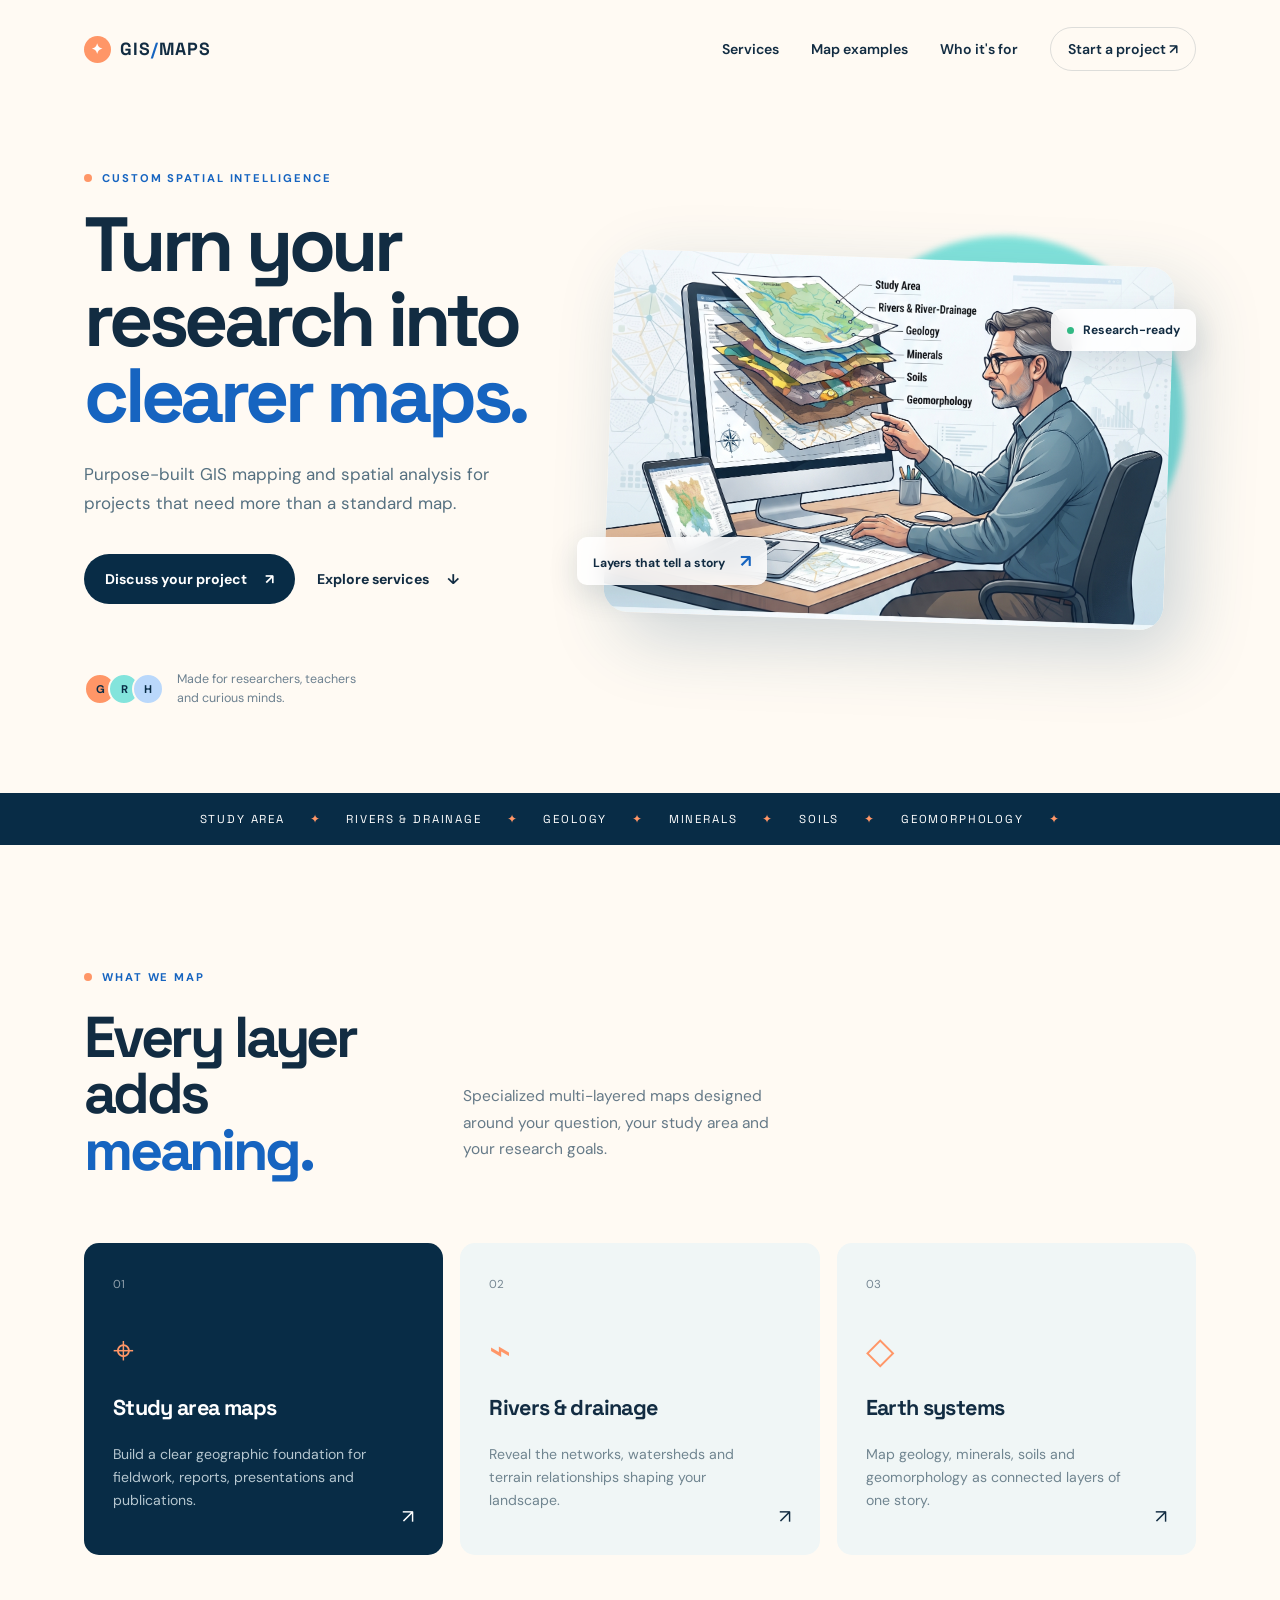
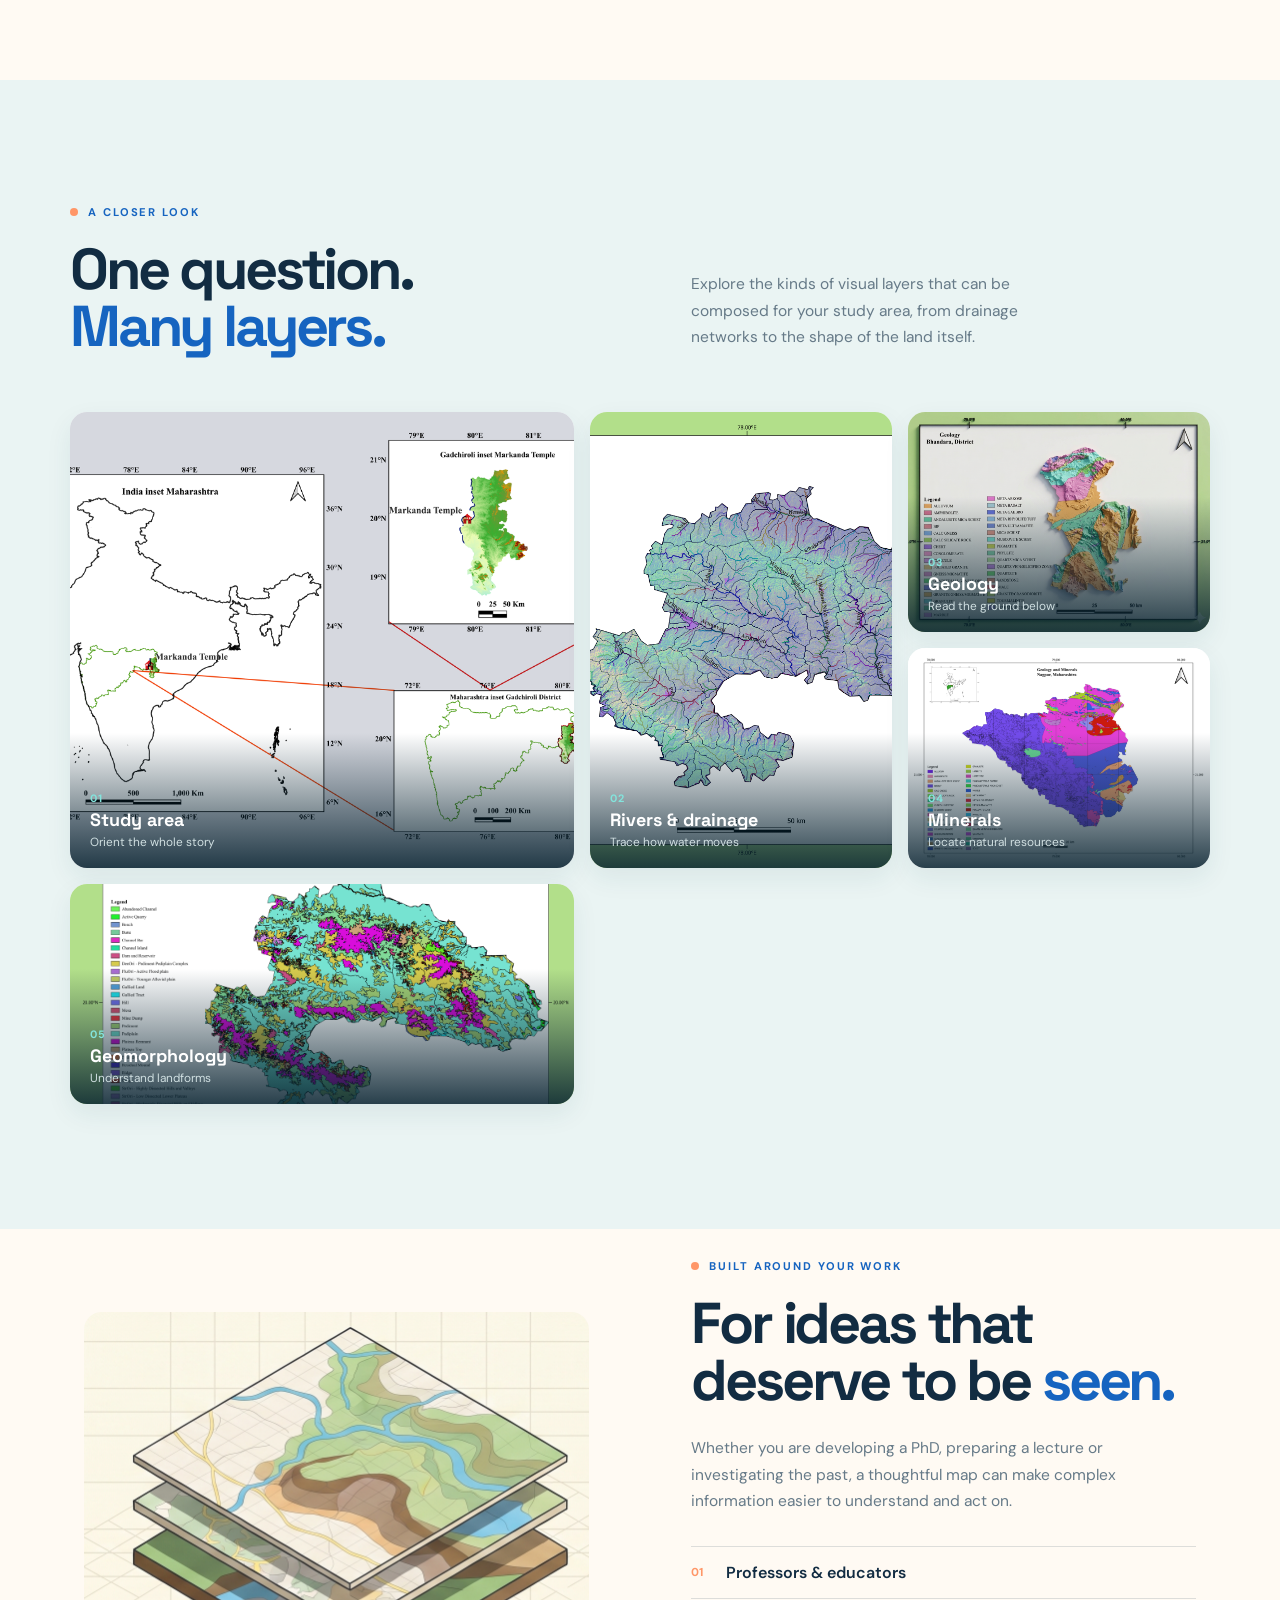
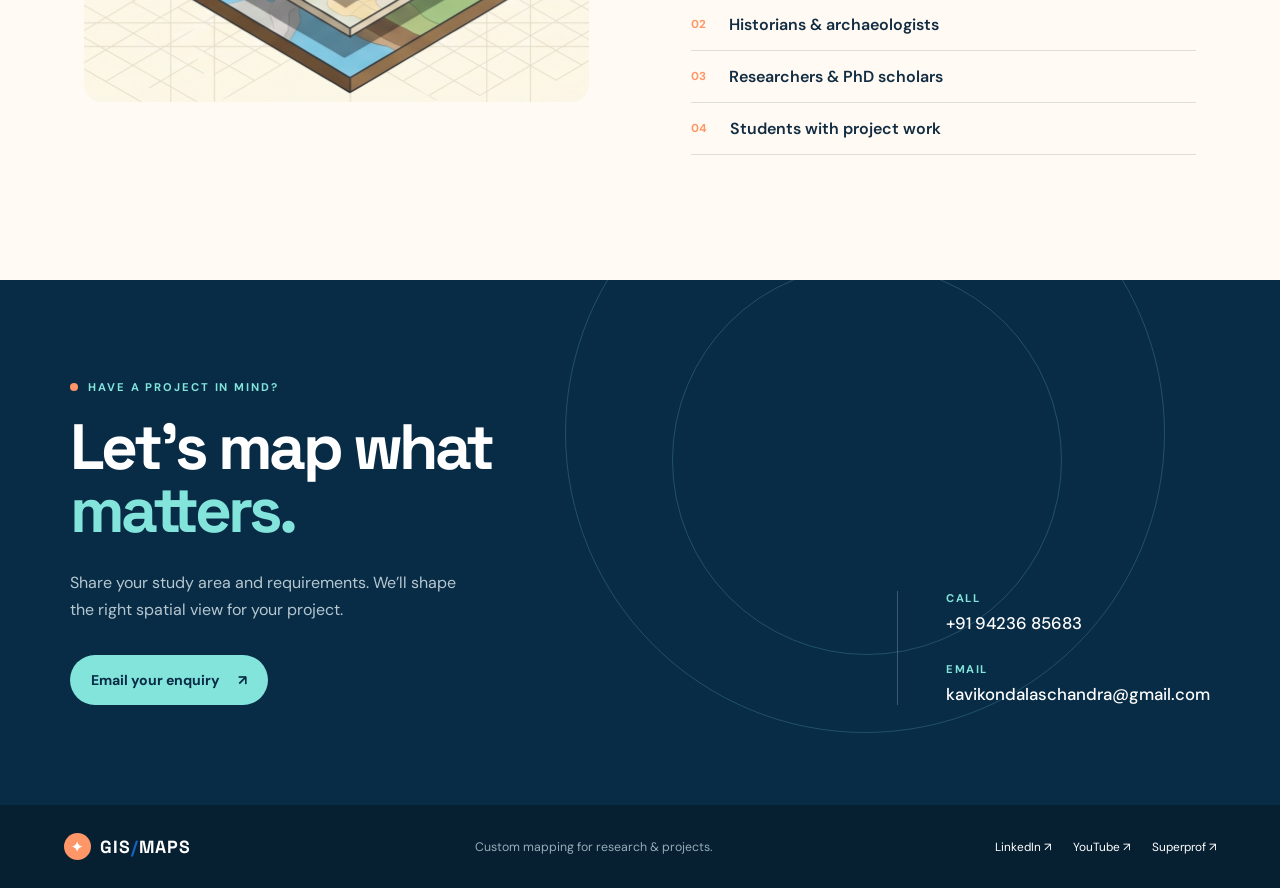
==== commit 4c42fd69: "Add files via upload" ====
--- a/index.html
+++ b/index.html
@@ -18,6 +18,7 @@
     </a>
     <nav aria-label="Main navigation">
       <a href="#services">Services</a>
+      <a href="#atlas">Map examples</a>
       <a href="#audience">Who it's for</a>
       <a class="nav-cta" href="#contact">Start a project <span aria-hidden="true">↗</span></a>
     </nav>
@@ -81,6 +82,38 @@
       </div>
     </section>
 
+    <section class="atlas-section" id="atlas">
+      <div class="atlas-heading">
+        <div>
+          <p class="eyebrow"><span></span> A closer look</p>
+          <h2>One question.<br><em>Many layers.</em></h2>
+        </div>
+        <p>Explore the kinds of visual layers that can be composed for your study area, from drainage networks to the shape of the land itself.</p>
+      </div>
+      <div class="atlas-grid">
+        <figure class="atlas-card atlas-wide">
+          <img src="Study Area-Mkd.png" alt="Study area map example">
+          <figcaption><span>01</span><strong>Study area</strong><small>Orient the whole story</small></figcaption>
+        </figure>
+        <figure class="atlas-card atlas-tall">
+          <img src="Rivers & Drainage.png" alt="Rivers and river drainage map example">
+          <figcaption><span>02</span><strong>Rivers &amp; drainage</strong><small>Trace how water moves</small></figcaption>
+        </figure>
+        <figure class="atlas-card">
+          <img src="Geology.png" alt="Geology map example">
+          <figcaption><span>03</span><strong>Geology</strong><small>Read the ground below</small></figcaption>
+        </figure>
+        <figure class="atlas-card">
+          <img src="Minenals.png" alt="Minerals map example">
+          <figcaption><span>04</span><strong>Minerals</strong><small>Locate natural resources</small></figcaption>
+        </figure>
+        <figure class="atlas-card">
+          <img src="Geomorphology.png" alt="Geomorphology map example">
+          <figcaption><span>05</span><strong>Geomorphology</strong><small>Understand landforms</small></figcaption>
+        </figure>
+      </div>
+    </section>
+
     <section class="section audience" id="audience">
       <div class="audience-image">
         <img src="Advt2.png" alt="GIS mapping visual for academic and research projects">
--- a/styles.css
+++ b/styles.css
@@ -65,6 +65,20 @@
 .service-card p { color: #708590; font-size: .88rem; line-height: 1.65; max-width: 260px; }
 .featured p { color: #b6c7d0; }
 .card-arrow { bottom: 25px; font-size: 1.2rem; position: absolute; right: 28px; }
+.atlas-section { background: #eaf4f3; padding: 125px max(5vw, calc((100% - 1140px) / 2)); }
+.atlas-heading { align-items: end; display: grid; gap: 8vw; grid-template-columns: 1fr 1fr; }
+.atlas-heading .eyebrow { margin-bottom: 22px; }
+.atlas-heading > p { color: #667a88; font-size: .97rem; line-height: 1.7; margin: 0 0 4px; max-width: 390px; }
+.atlas-grid { display: grid; gap: 16px; grid-template-columns: 1.25fr .75fr .75fr; grid-auto-rows: 220px; margin-top: 58px; }
+.atlas-card { background: white; border-radius: 17px; box-shadow: 0 10px 26px rgba(27, 73, 87, .08); margin: 0; overflow: hidden; position: relative; }
+.atlas-card img { display: block; height: 100%; object-fit: cover; transition: transform .45s ease; width: 100%; }
+.atlas-card:hover img { transform: scale(1.05); }
+.atlas-wide { grid-row: span 2; }
+.atlas-tall { grid-row: span 2; }
+.atlas-card figcaption { background: linear-gradient(180deg, transparent, rgba(5, 32, 46, .86)); bottom: 0; color: white; display: grid; gap: 3px; left: 0; padding: 58px 20px 18px; position: absolute; right: 0; }
+.atlas-card figcaption span { color: var(--aqua); font-size: .67rem; font-weight: 700; letter-spacing: .12em; }
+.atlas-card figcaption strong { font-family: "Space Grotesk", sans-serif; font-size: 1.12rem; }
+.atlas-card figcaption small { color: #d0dfe1; font-size: .74rem; }
 .audience { align-items: center; display: grid; gap: 8vw; grid-template-columns: 1fr 1fr; padding-top: 30px; }
 .audience-image { background: var(--sky); border-radius: 18px; overflow: hidden; }
 .audience-image img { display: block; height: 390px; object-fit: cover; width: 100%; }
@@ -99,6 +113,11 @@
   .section-heading > p:last-child { margin-top: 23px; }
   .service-grid { grid-template-columns: 1fr; }
   .service-card { min-height: 230px; }
+  .atlas-heading { display: block; }
+  .atlas-heading > p { margin-top: 23px; }
+  .atlas-grid { grid-template-columns: 1fr 1fr; grid-auto-rows: 205px; }
+  .atlas-wide { grid-column: span 2; grid-row: span 1; }
+  .atlas-tall { grid-row: span 1; }
   .audience-image { order: 2; }
   .contact-section { grid-template-columns: 1fr; gap: 60px; }
   .contact-details { border-left: 0; border-top: 1px solid rgba(255,255,255,.22); margin: 0; padding: 28px 0 0; }
@@ -115,4 +134,7 @@
   .tag-bottom { left: -8px; }
   .tag-top { right: -6px; }
   .section, .contact-section { padding-bottom: 80px; padding-top: 80px; }
+  .atlas-section { padding-bottom: 80px; padding-top: 80px; }
+  .atlas-grid { display: flex; flex-direction: column; }
+  .atlas-card, .atlas-wide, .atlas-tall { height: 230px; }
 }
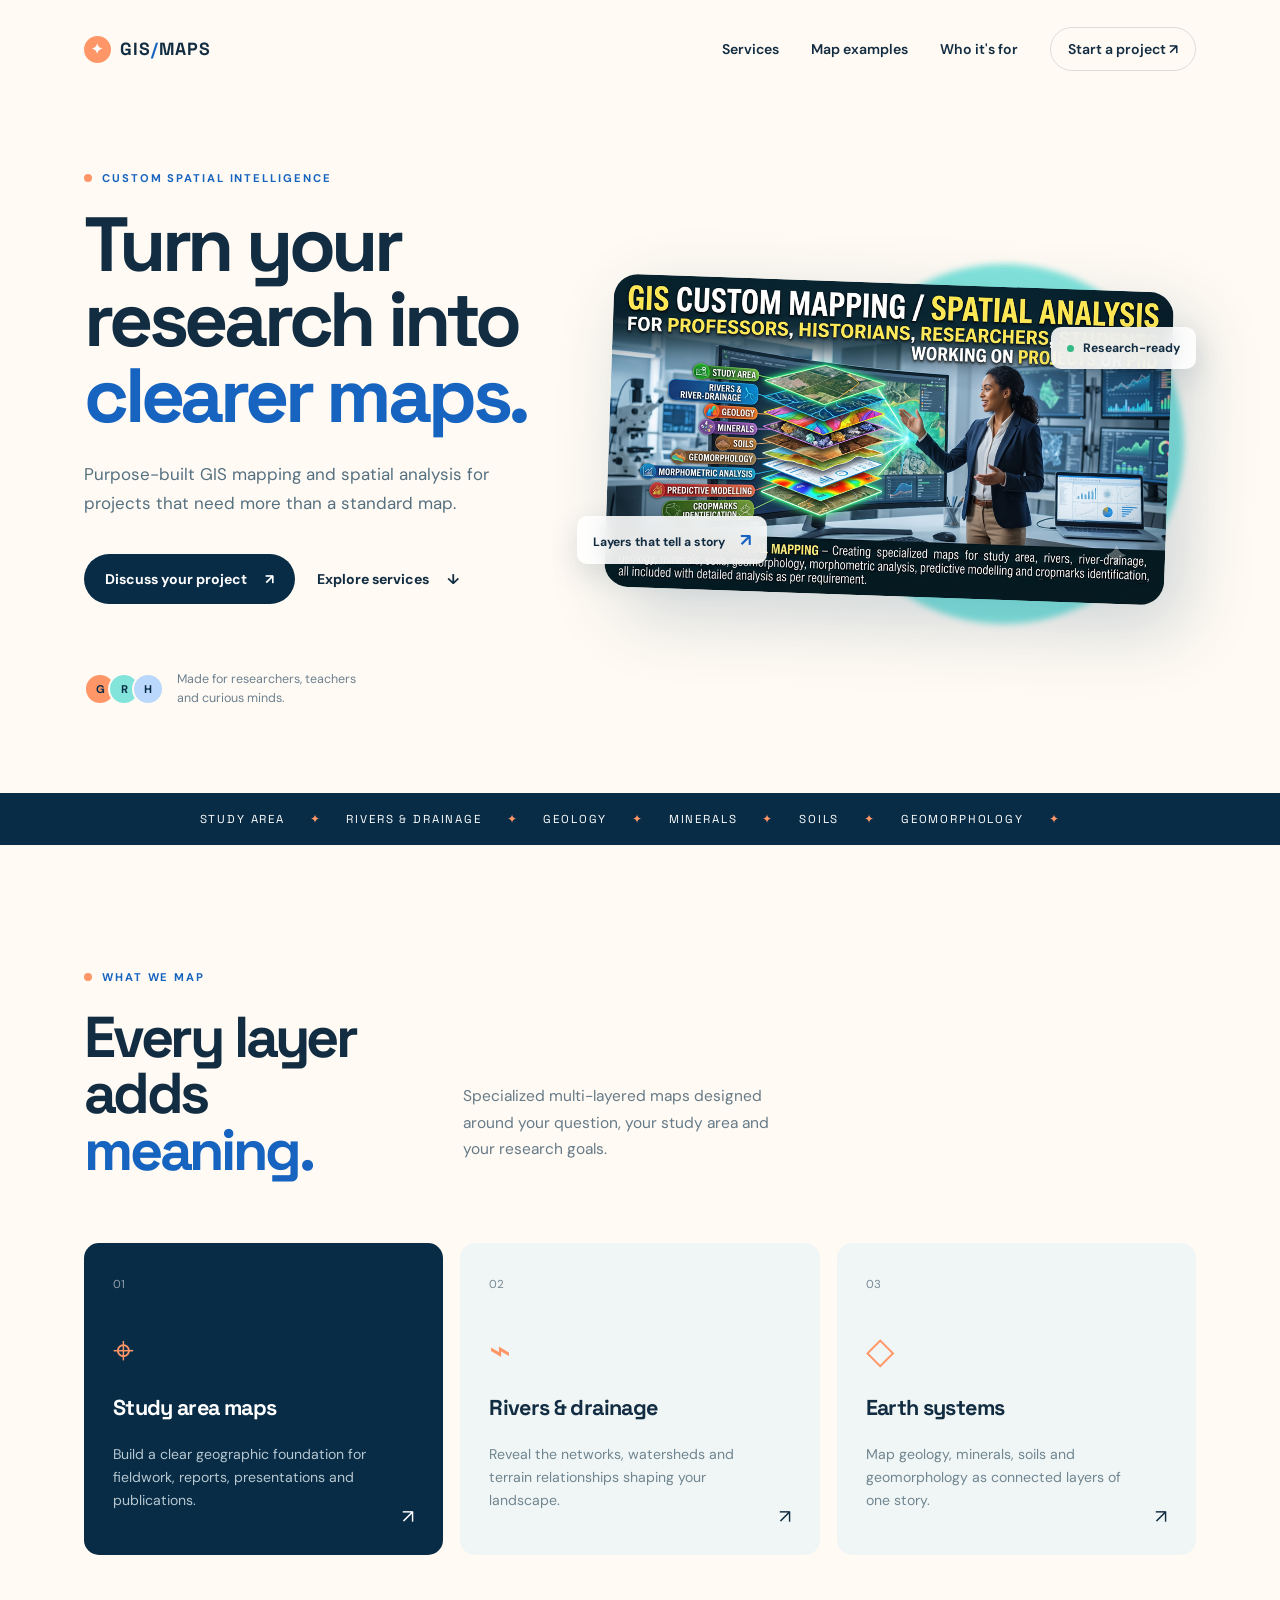
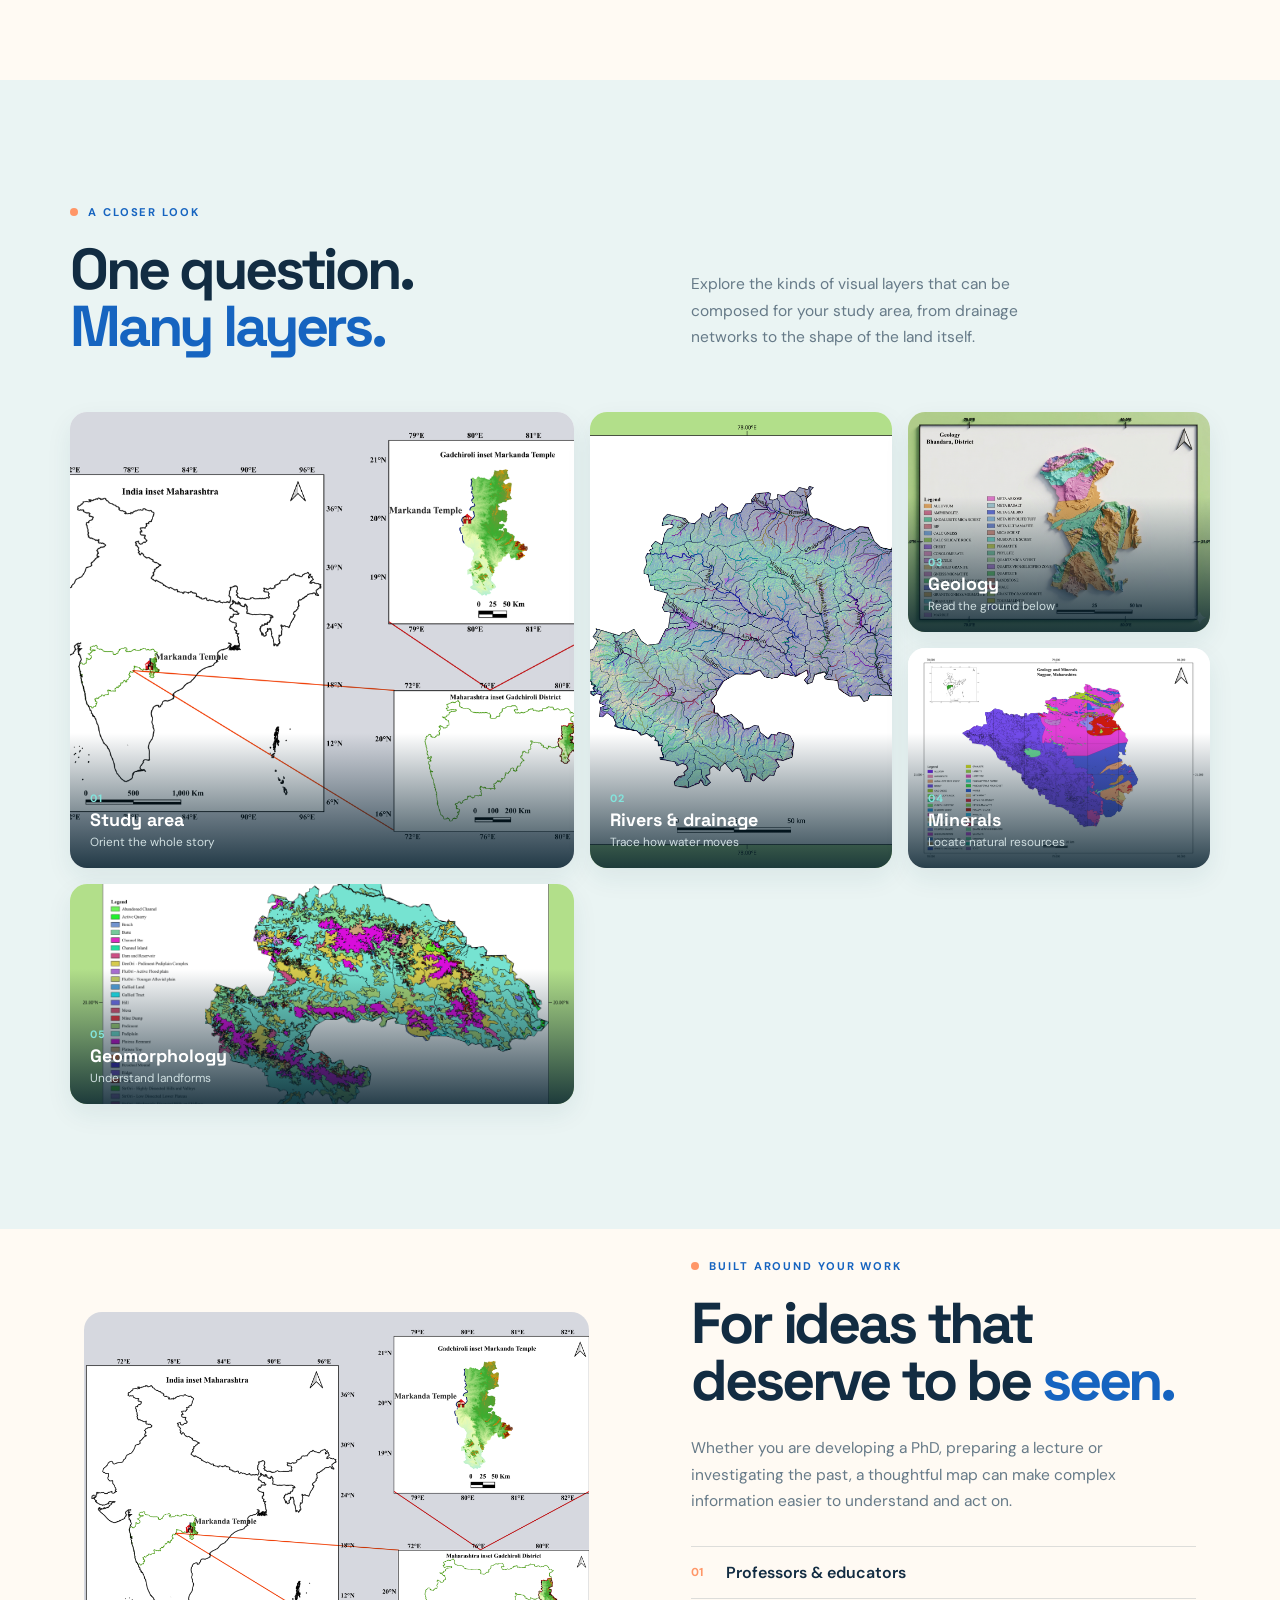
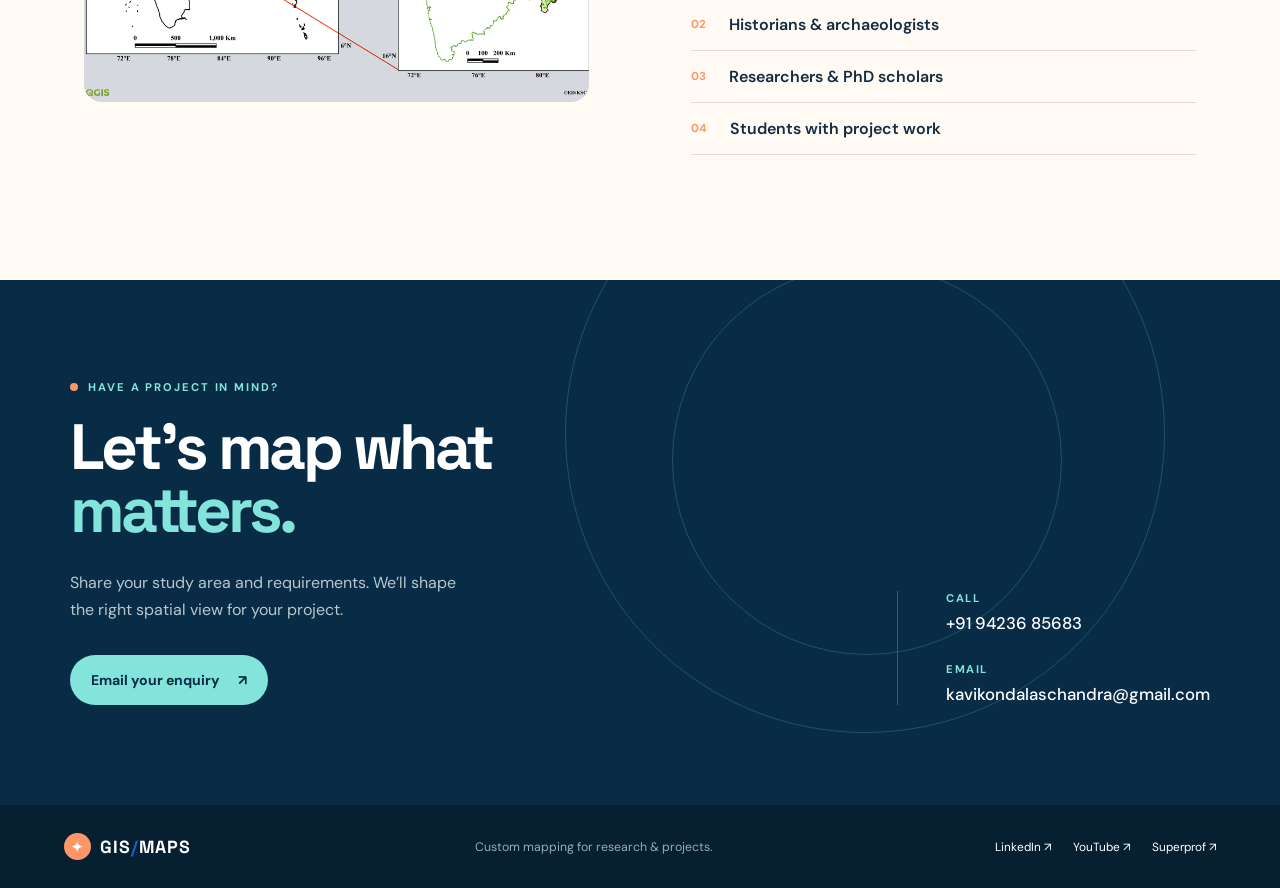
==== commit ca5556c8: "Add files via upload" ====
--- a/index.html
+++ b/index.html
@@ -41,7 +41,7 @@
       </div>
       <div class="hero-art">
         <div class="art-glow"></div>
-        <img src="Advt1.png" alt="Illustration of layered GIS maps and spatial analysis">
+        <img src="Advt.png" alt="Illustration of layered GIS maps and spatial analysis">
         <div class="floating-tag tag-top"><span class="dot"></span> Research-ready</div>
         <div class="floating-tag tag-bottom">Layers that tell a story <span>↗</span></div>
       </div>
@@ -116,7 +116,7 @@
 
     <section class="section audience" id="audience">
       <div class="audience-image">
-        <img src="Advt2.png" alt="GIS mapping visual for academic and research projects">
+        <img src="Study Area-Mkd.png" alt="Study area GIS map for academic and research projects">
       </div>
       <div class="audience-copy">
         <p class="eyebrow"><span></span> Built around your work</p>
